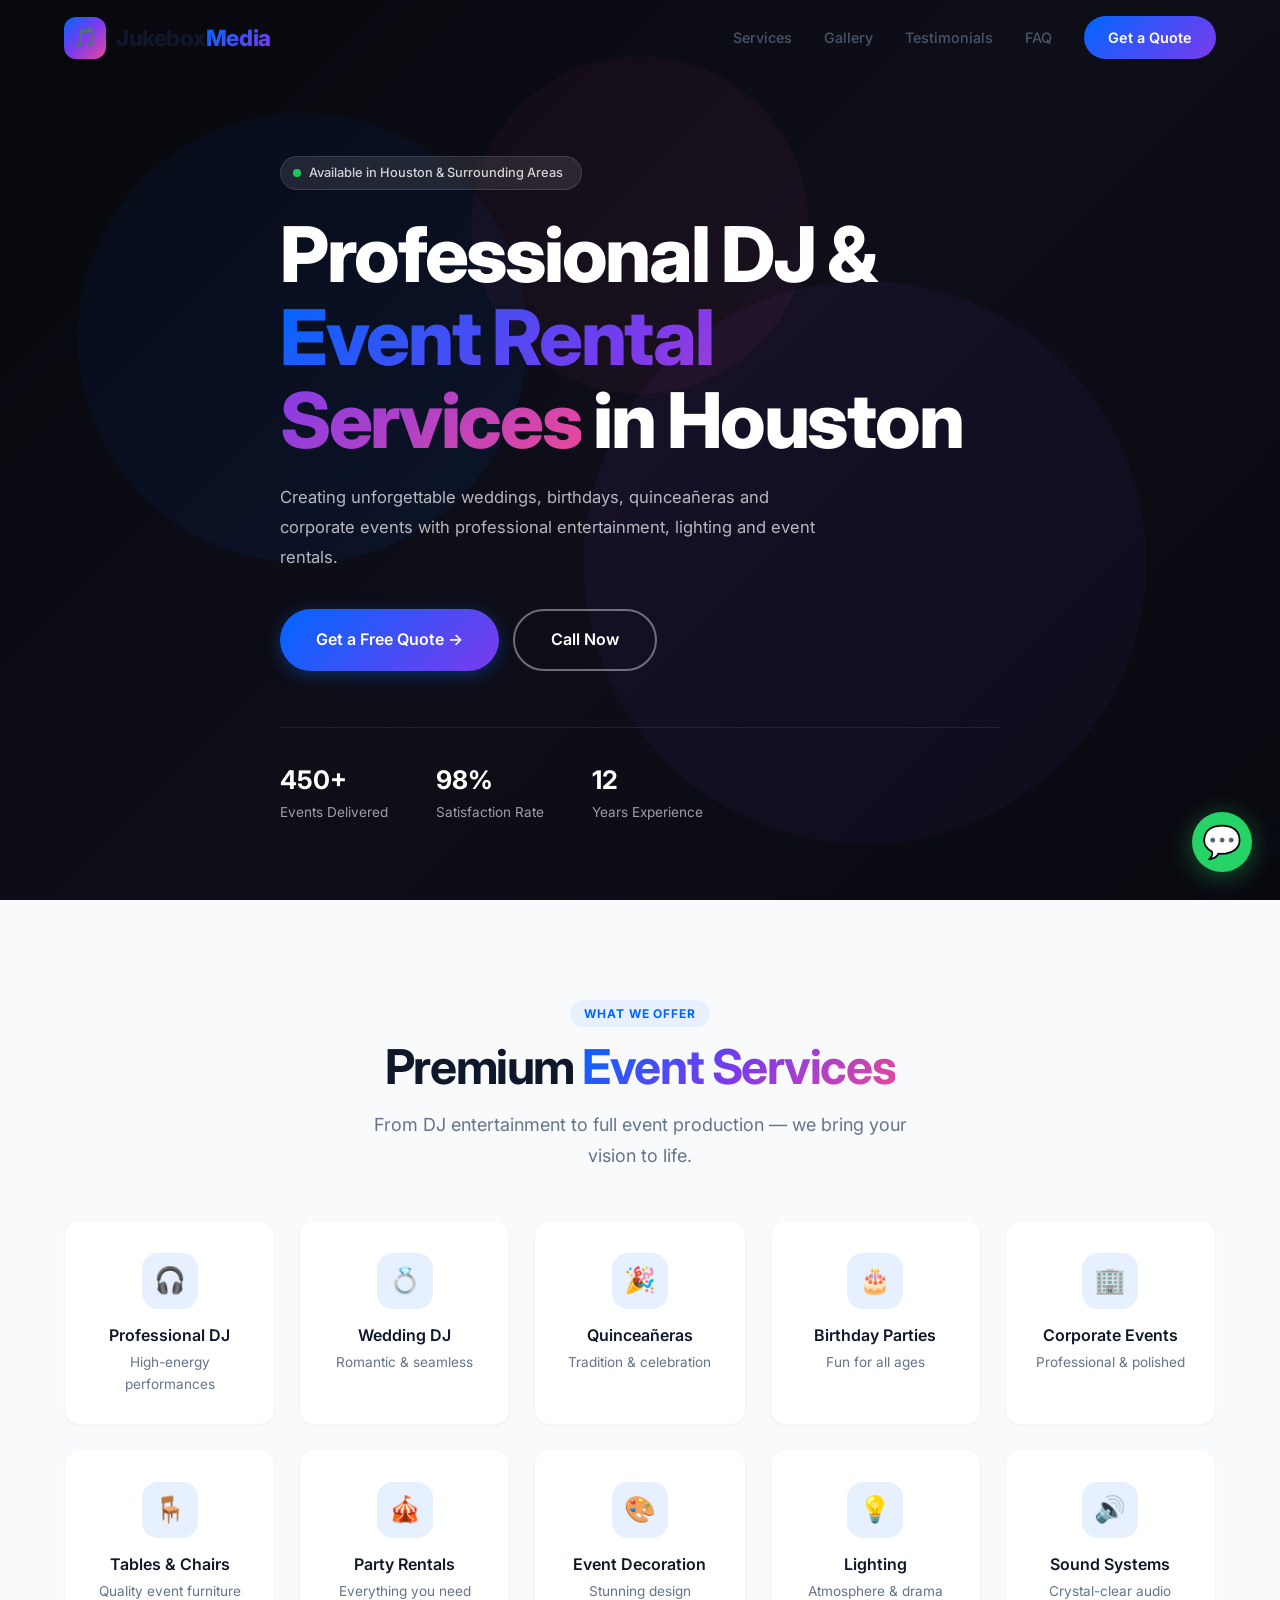
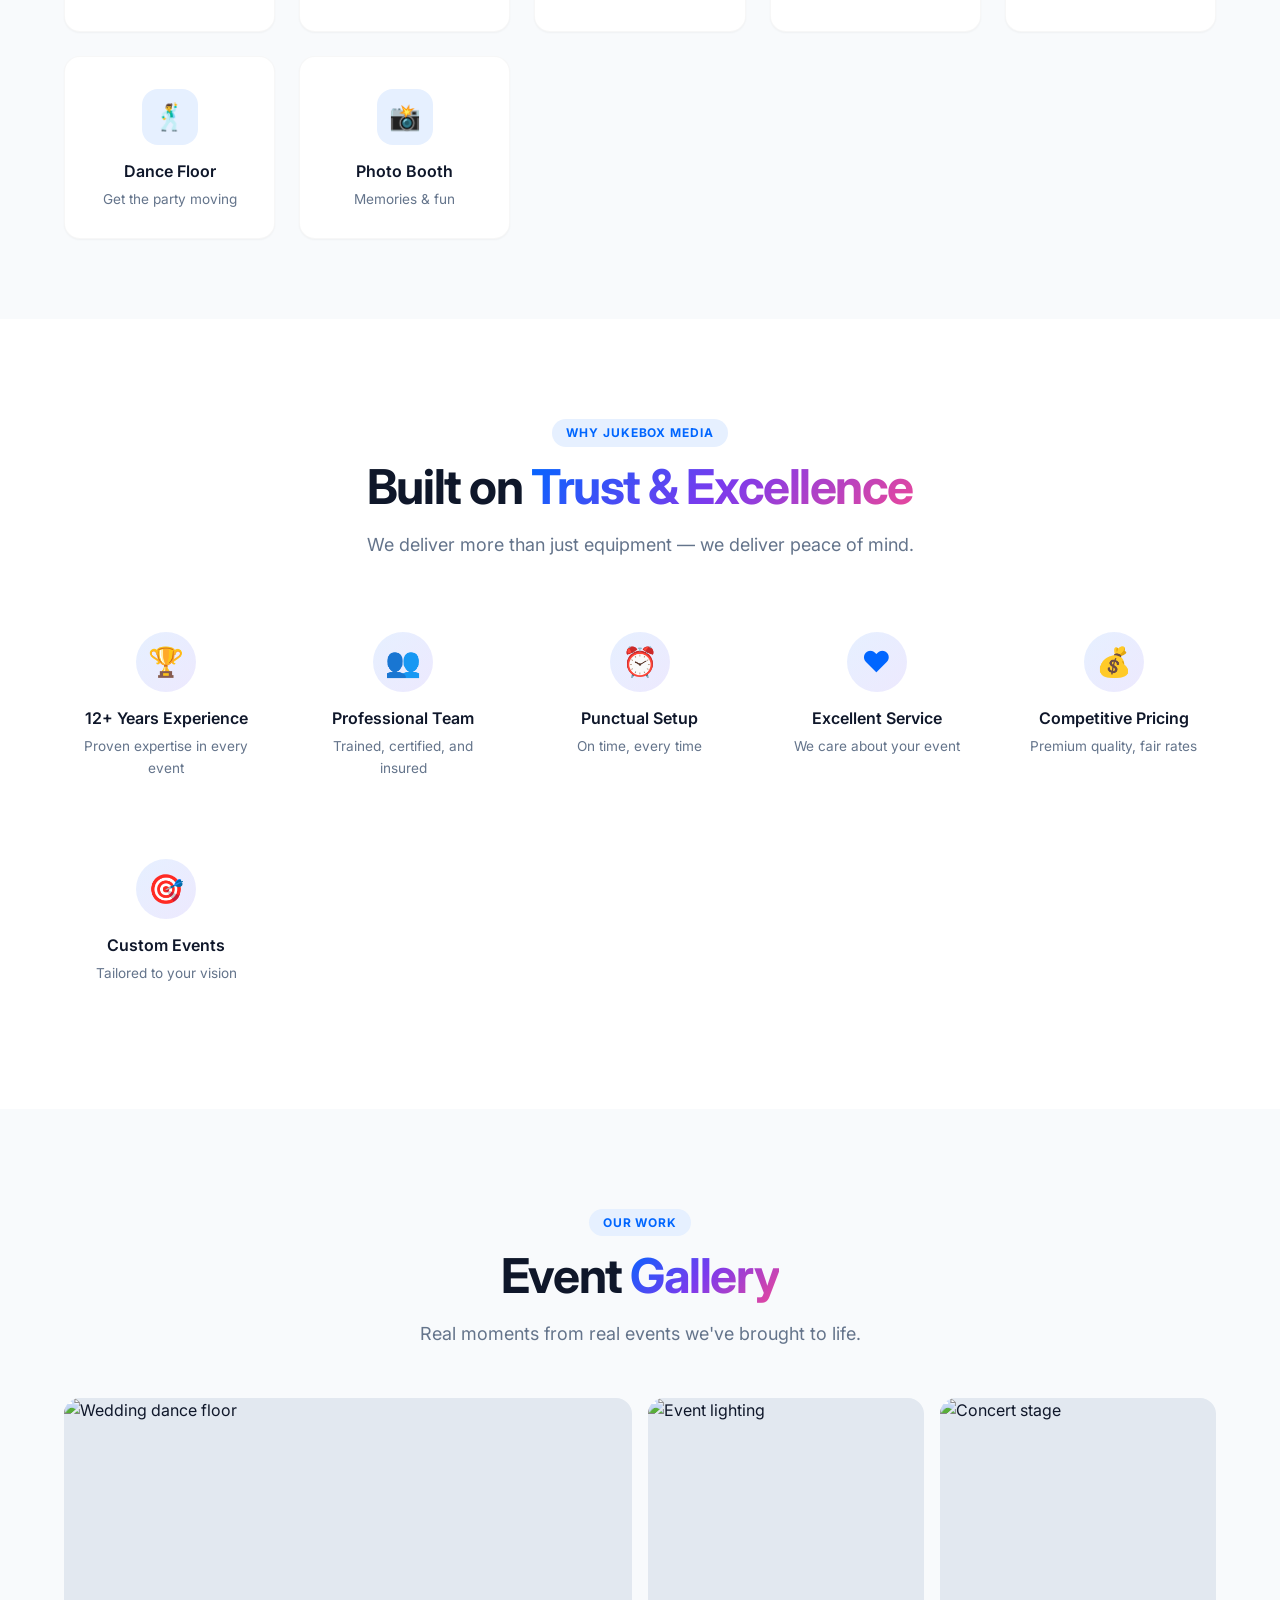
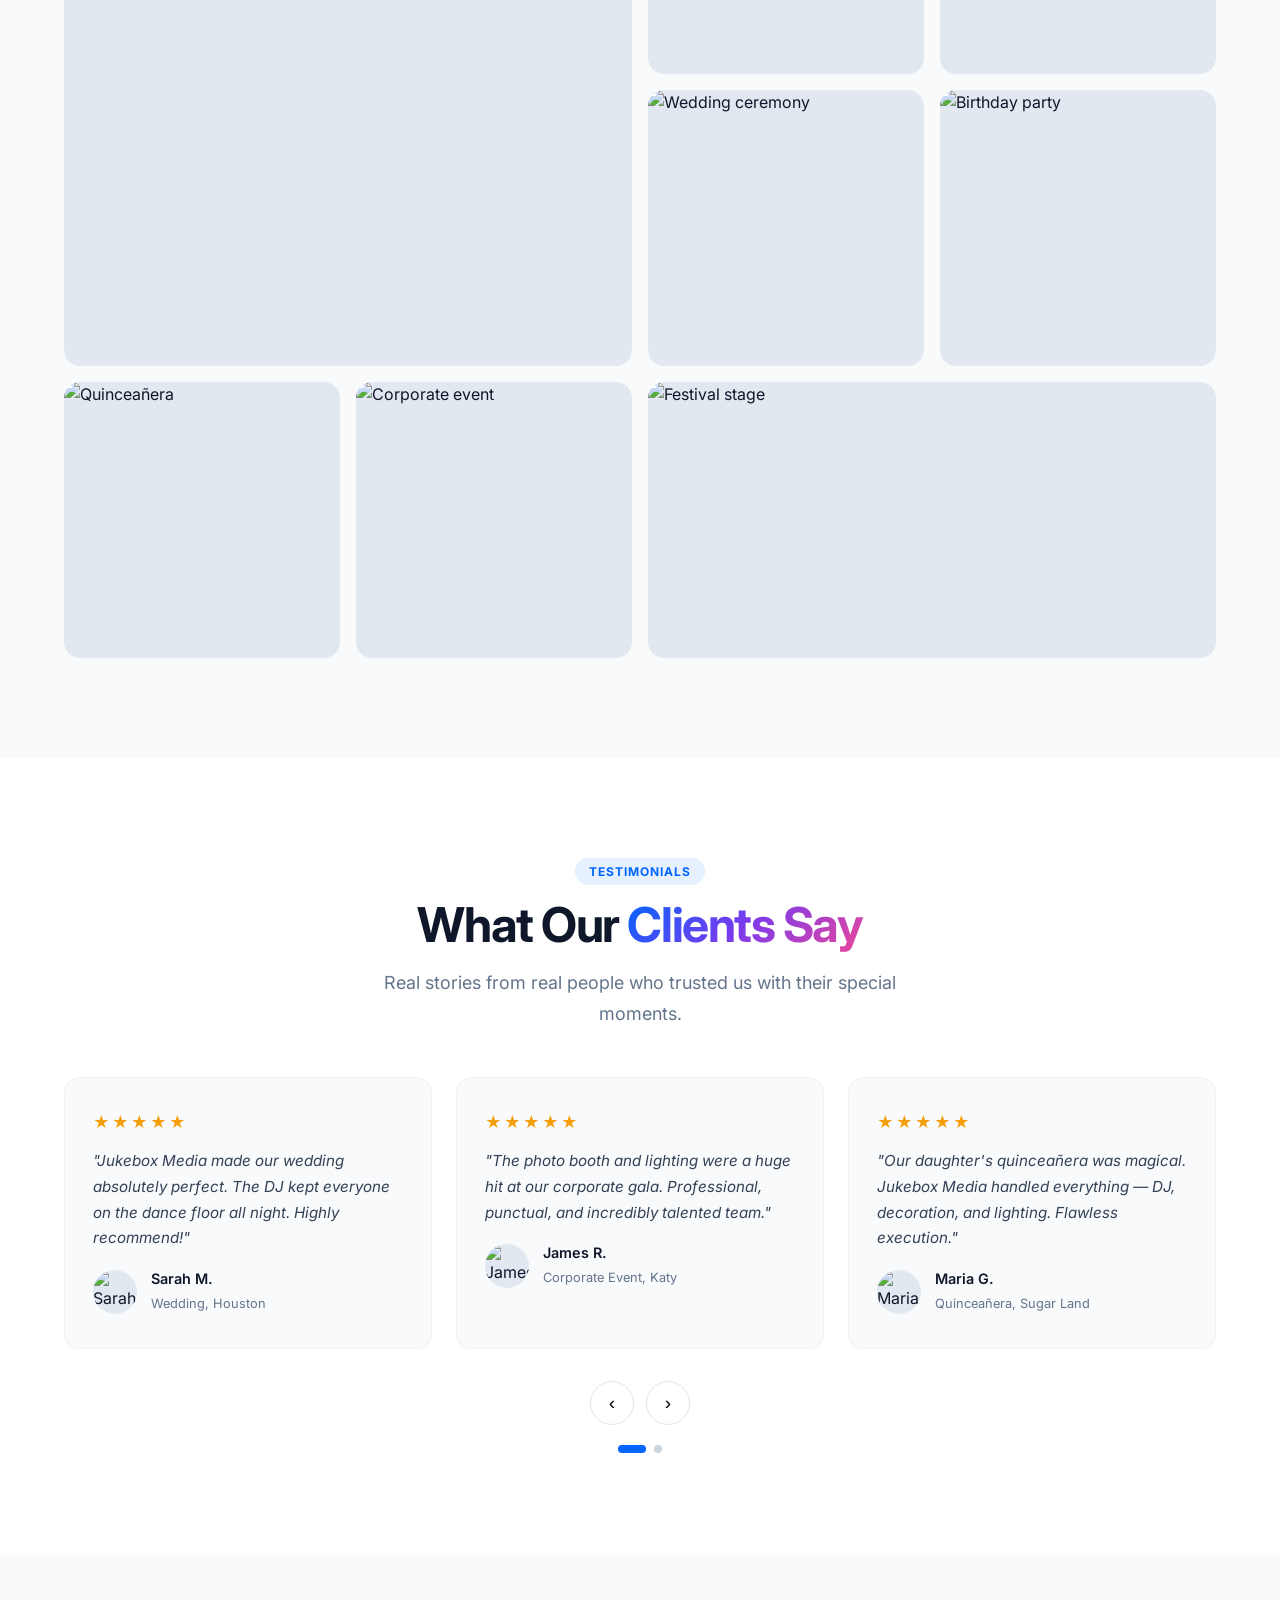
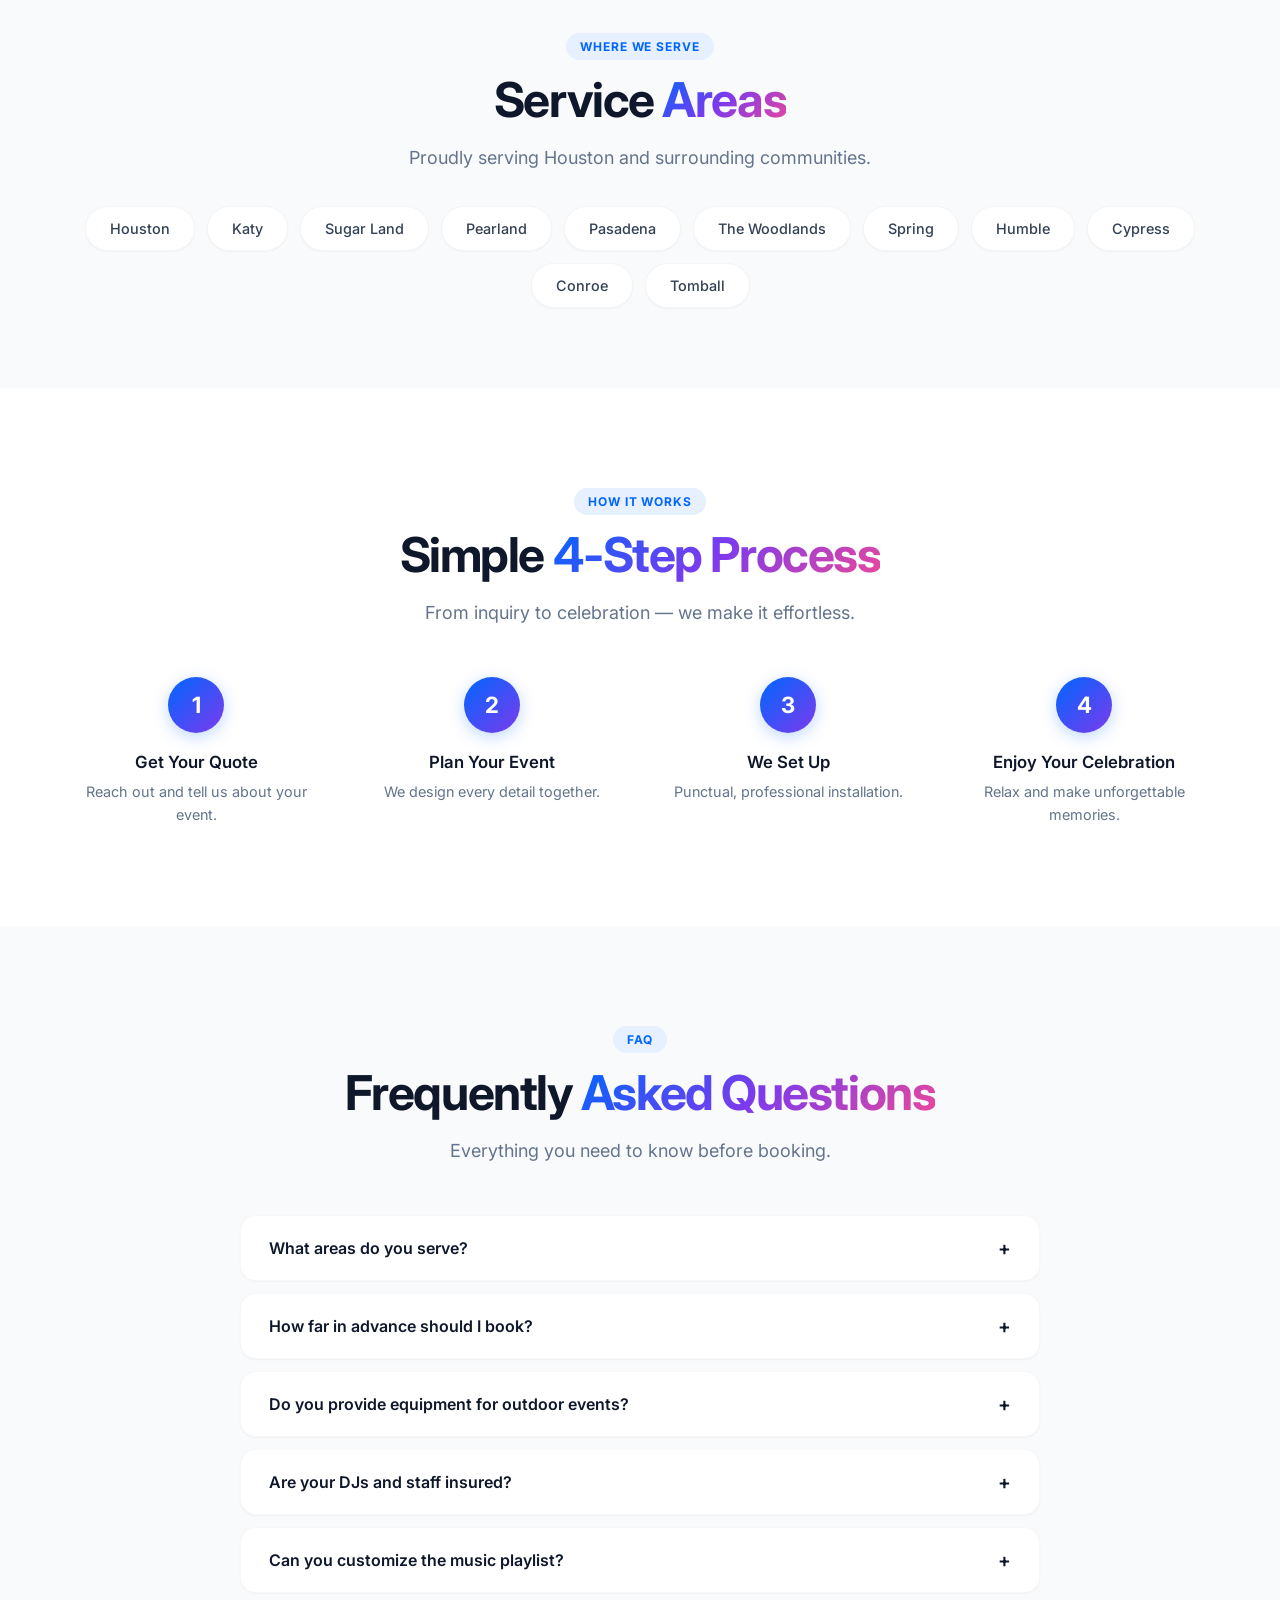
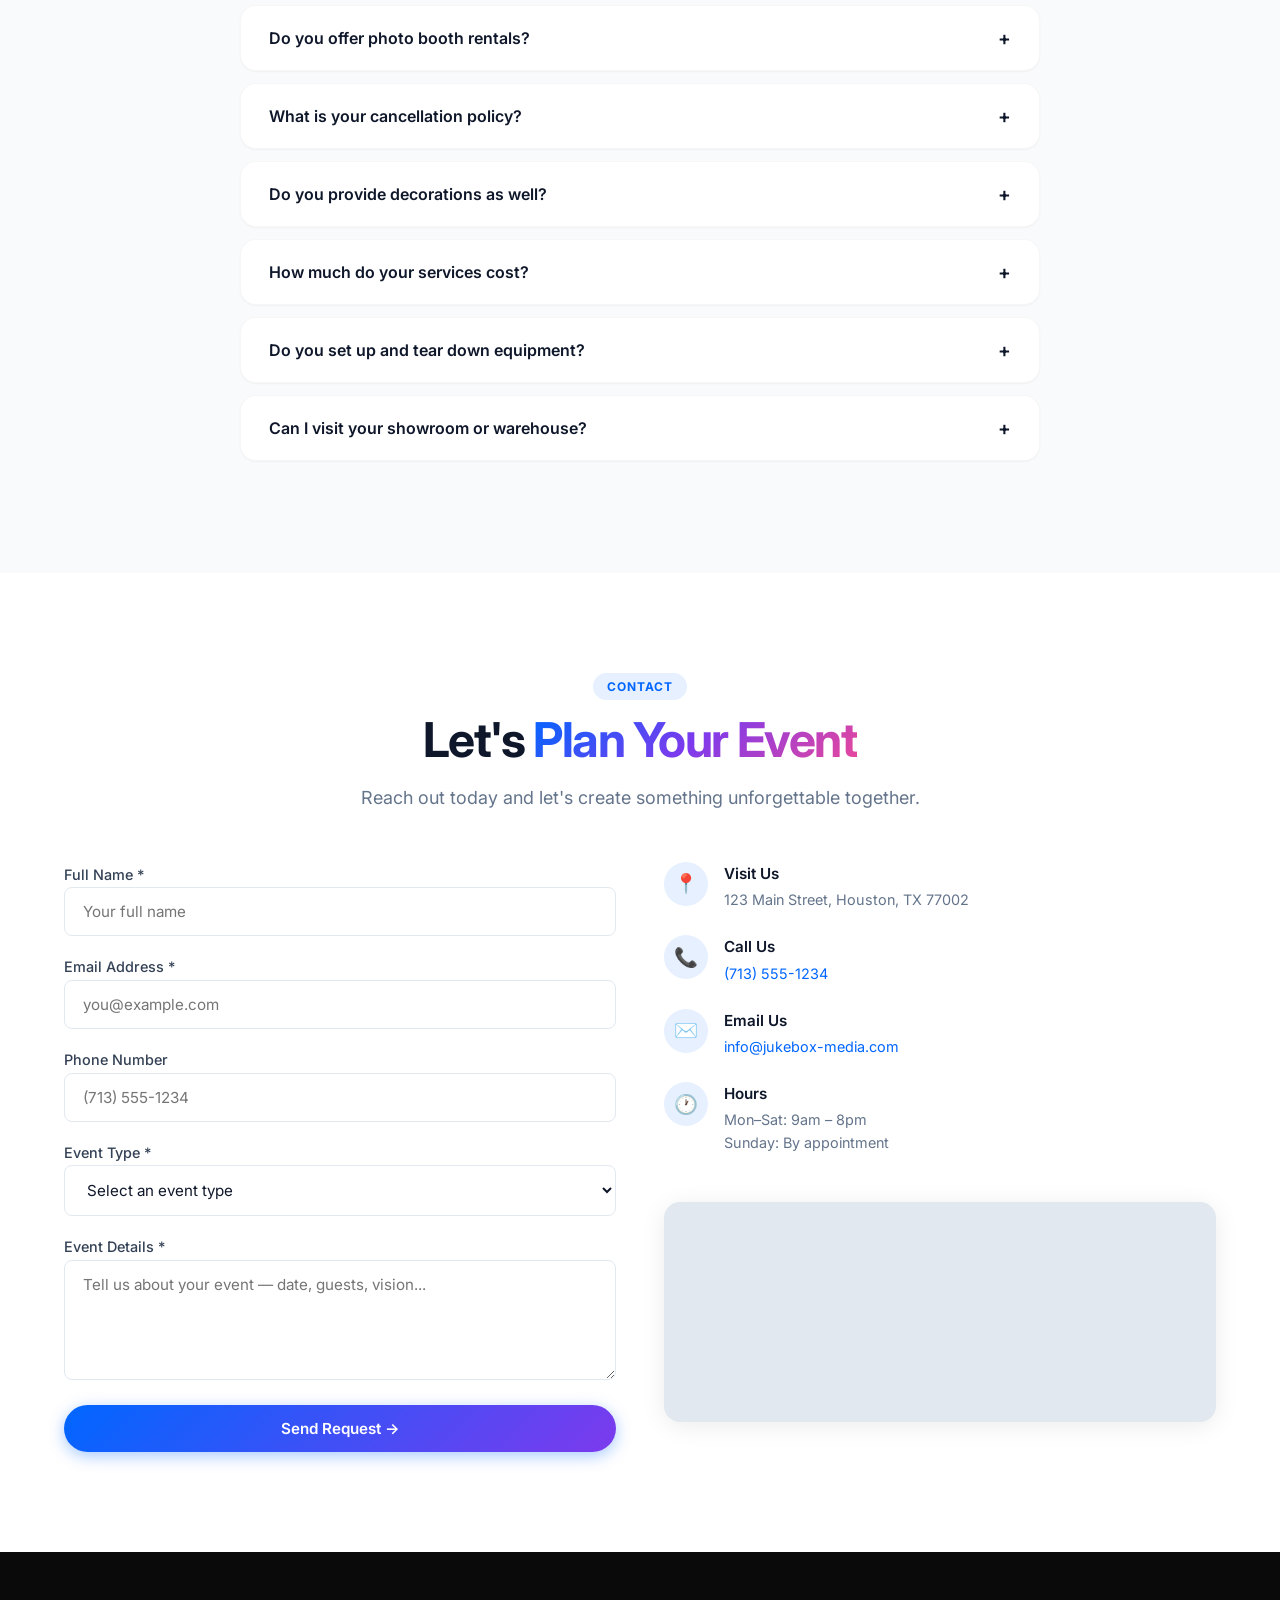
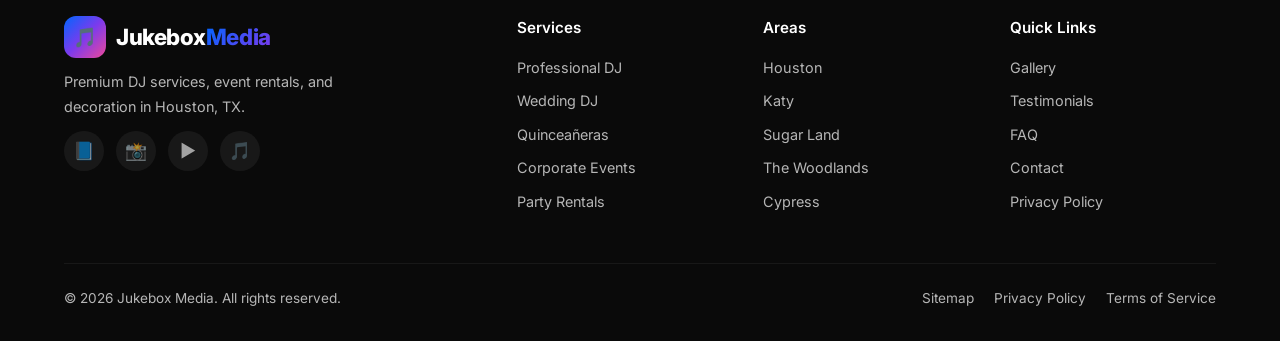
==== inde.html @ 38eb8dd7 "primer commit" ====
<!DOCTYPE html>
<html lang="es">
<head>
    <meta charset="UTF-8" />
    <meta name="viewport" content="width=device-width, initial-scale=1.0" />
    <title>Jukebox Media | Professional DJ & Event Rental Services Houston</title>
    <meta name="description" content="Premier DJ services, event rentals, and decoration in Houston. Wedding DJ, quinceañera, corporate events, photo booth, and party rentals. Book now!" />
    <meta name="keywords" content="DJ Services Houston, Wedding DJ Houston, Event Rentals Houston, Party Rentals Houston, Quinceañera DJ Houston, Birthday Party DJ Houston, Corporate Events Houston, Photo Booth Houston, Wedding Entertainment Houston, Event Decoration Houston" />
    <link rel="canonical" href="https://jukebox-media.com" />

    <!-- Open Graph -->
    <meta property="og:title" content="Jukebox Media | Professional DJ & Event Rental Services Houston" />
    <meta property="og:description" content="Creating unforgettable weddings, birthdays, quinceañeras and corporate events with professional entertainment, lighting and event rentals." />
    <meta property="og:url" content="https://jukebox-media.com" />
    <meta property="og:type" content="website" />

    <!-- Favicon -->
    <link rel="icon" href="data:image/svg+xml,<svg xmlns='http://www.w3.org/2000/svg' viewBox='0 0 100 100'><text y='.9em' font-size='90'>🎵</text></svg>" />

    <!-- Google Fonts -->
    <link rel="preconnect" href="https://fonts.googleapis.com" />
    <link rel="preconnect" href="https://fonts.gstatic.com" crossorigin />
    <link href="https://fonts.googleapis.com/css2?family=Inter:ital,opsz,wght@0,14..32,100..900;1,14..32,100..900&display=swap" rel="stylesheet" />

    <!-- CSS principal -->
    <link rel="stylesheet" href="style.css" />
</head>
<body>

    <!-- ===== NAVBAR ===== -->
    <header class="navbar" id="navbar" role="banner" aria-label="Main navigation">
        <div class="container">
            <a href="/" class="logo" aria-label="Jukebox Media Home">
                <span class="logo-icon">🎵</span>
                <span class="logo-text">Jukebox<span>Media</span></span>
            </a>
            <nav class="nav-links" id="navLinks" role="navigation" aria-label="Primary navigation">
                <a href="#services">Services</a>
                <a href="#gallery">Gallery</a>
                <a href="#testimonials">Testimonials</a>
                <a href="#faq">FAQ</a>
                <a href="#contact" class="nav-cta">Get a Quote</a>
            </nav>
            <button class="menu-toggle" id="menuToggle" aria-label="Toggle menu" aria-expanded="false">
                <span></span><span></span><span></span>
            </button>
        </div>
    </header>

    <!-- ===== HERO ===== -->
    <section class="hero" id="hero" aria-label="Hero banner">
        <div class="hero-bg">
            <!-- Reemplaza con tu imagen o video -->
            <img src="data:image/svg+xml,%3Csvg xmlns='http://www.w3.org/2000/svg' width='1200' height='800' viewBox='0 0 1200 800'%3E%3Crect fill='%231a1a2e' width='1200' height='800'/%3E%3Ccircle cx='300' cy='300' r='200' fill='%230066ff' opacity='0.15'/%3E%3Ccircle cx='800' cy='500' r='250' fill='%237c3aed' opacity='0.12'/%3E%3Ccircle cx='600' cy='200' r='150' fill='%23ec4899' opacity='0.10'/%3E%3C/svg%3E" alt="Event background" loading="lazy" />
        </div>
        <div class="hero-overlay"></div>
        <div class="container">
            <div class="hero-content">
                <div class="hero-badge">
                    <span class="dot"></span>
                    Available in Houston &amp; Surrounding Areas
                </div>
                <h1>
                    Professional DJ &amp;<br />
                    <span class="highlight">Event Rental Services</span> in Houston
                </h1>
                <p>
                    Creating unforgettable weddings, birthdays, quinceañeras and corporate events
                    with professional entertainment, lighting and event rentals.
                </p>
                <div class="hero-buttons">
                    <a href="#contact" class="btn btn-primary">Get a Free Quote →</a>
                    <a href="tel:+17135551234" class="btn btn-outline">Call Now</a>
                </div>
                <div class="hero-stats">
                    <div class="hero-stats-item">
                        <strong>450+</strong>
                        Events Delivered
                    </div>
                    <div class="hero-stats-item">
                        <strong>98%</strong>
                        Satisfaction Rate
                    </div>
                    <div class="hero-stats-item">
                        <strong>12</strong>
                        Years Experience
                    </div>
                </div>
            </div>
        </div>
    </section>

    <!-- ===== SERVICES ===== -->
    <section class="services" id="services" aria-label="Our services">
        <div class="container">
            <div class="text-center reveal">
                <span class="section-badge">What We Offer</span>
                <h2 class="section-title">Premium <span class="highlight">Event Services</span></h2>
                <p class="section-subtitle mx-auto">From DJ entertainment to full event production — we bring your vision to life.</p>
            </div>
            <div class="services-grid">
                <div class="service-card reveal">
                    <div class="service-icon">🎧</div>
                    <h3>Professional DJ</h3>
                    <p>High-energy performances</p>
                </div>
                <div class="service-card reveal">
                    <div class="service-icon">💍</div>
                    <h3>Wedding DJ</h3>
                    <p>Romantic &amp; seamless</p>
                </div>
                <div class="service-card reveal">
                    <div class="service-icon">🎉</div>
                    <h3>Quinceañeras</h3>
                    <p>Tradition &amp; celebration</p>
                </div>
                <div class="service-card reveal">
                    <div class="service-icon">🎂</div>
                    <h3>Birthday Parties</h3>
                    <p>Fun for all ages</p>
                </div>
                <div class="service-card reveal">
                    <div class="service-icon">🏢</div>
                    <h3>Corporate Events</h3>
                    <p>Professional &amp; polished</p>
                </div>
                <div class="service-card reveal">
                    <div class="service-icon">🪑</div>
                    <h3>Tables &amp; Chairs</h3>
                    <p>Quality event furniture</p>
                </div>
                <div class="service-card reveal">
                    <div class="service-icon">🎪</div>
                    <h3>Party Rentals</h3>
                    <p>Everything you need</p>
                </div>
                <div class="service-card reveal">
                    <div class="service-icon">🎨</div>
                    <h3>Event Decoration</h3>
                    <p>Stunning design</p>
                </div>
                <div class="service-card reveal">
                    <div class="service-icon">💡</div>
                    <h3>Lighting</h3>
                    <p>Atmosphere &amp; drama</p>
                </div>
                <div class="service-card reveal">
                    <div class="service-icon">🔊</div>
                    <h3>Sound Systems</h3>
                    <p>Crystal-clear audio</p>
                </div>
                <div class="service-card reveal">
                    <div class="service-icon">🕺</div>
                    <h3>Dance Floor</h3>
                    <p>Get the party moving</p>
                </div>
                <div class="service-card reveal">
                    <div class="service-icon">📸</div>
                    <h3>Photo Booth</h3>
                    <p>Memories &amp; fun</p>
                </div>
            </div>
        </div>
    </section>

    <!-- ===== WHY US ===== -->
    <section class="why-us" id="why-us" aria-label="Why choose us">
        <div class="container">
            <div class="text-center reveal">
                <span class="section-badge">Why Jukebox Media</span>
                <h2 class="section-title">Built on <span class="highlight">Trust &amp; Excellence</span></h2>
                <p class="section-subtitle mx-auto">We deliver more than just equipment — we deliver peace of mind.</p>
            </div>
            <div class="why-grid">
                <div class="why-item reveal">
                    <div class="why-icon">🏆</div>
                    <h4>12+ Years Experience</h4>
                    <p>Proven expertise in every event</p>
                </div>
                <div class="why-item reveal">
                    <div class="why-icon">👥</div>
                    <h4>Professional Team</h4>
                    <p>Trained, certified, and insured</p>
                </div>
                <div class="why-item reveal">
                    <div class="why-icon">⏰</div>
                    <h4>Punctual Setup</h4>
                    <p>On time, every time</p>
                </div>
                <div class="why-item reveal">
                    <div class="why-icon">❤️</div>
                    <h4>Excellent Service</h4>
                    <p>We care about your event</p>
                </div>
                <div class="why-item reveal">
                    <div class="why-icon">💰</div>
                    <h4>Competitive Pricing</h4>
                    <p>Premium quality, fair rates</p>
                </div>
                <div class="why-item reveal">
                    <div class="why-icon">🎯</div>
                    <h4>Custom Events</h4>
                    <p>Tailored to your vision</p>
                </div>
            </div>
        </div>
    </section>

    <!-- ===== GALLERY ===== -->
    <section class="gallery" id="gallery" aria-label="Event gallery">
        <div class="container">
            <div class="text-center reveal">
                <span class="section-badge">Our Work</span>
                <h2 class="section-title">Event <span class="highlight">Gallery</span></h2>
                <p class="section-subtitle mx-auto">Real moments from real events we've brought to life.</p>
            </div>
            <div class="gallery-masonry" id="galleryGrid">
                <div class="gallery-item reveal" data-img="https://images.unsplash.com/photo-1519741497674-611481863552?w=800&h=800&fit=crop&crop=center">
                    <img src="data:image/svg+xml,%3Csvg xmlns='http://www.w3.org/2000/svg' width='400' height='400' viewBox='0 0 400 400'%3E%3Crect fill='%23e2e8f0' width='400' height='400'/%3E%3C/svg%3E" data-src="https://images.unsplash.com/photo-1519741497674-611481863552?w=800&h=800&fit=crop&crop=center" alt="Wedding dance floor" loading="lazy" class="lazy" />
                    <div class="gallery-overlay"><span>Wedding Reception</span></div>
                </div>
                <div class="gallery-item reveal" data-img="https://images.unsplash.com/photo-1533174072545-7a4b6ad7a6c3?w=400&h=400&fit=crop&crop=center">
                    <img src="data:image/svg+xml,%3Csvg xmlns='http://www.w3.org/2000/svg' width='400' height='400' viewBox='0 0 400 400'%3E%3Crect fill='%23e2e8f0' width='400' height='400'/%3E%3C/svg%3E" data-src="https://images.unsplash.com/photo-1533174072545-7a4b6ad7a6c3?w=400&h=400&fit=crop&crop=center" alt="Event lighting" loading="lazy" class="lazy" />
                    <div class="gallery-overlay"><span>Lighting Design</span></div>
                </div>
                <div class="gallery-item reveal" data-img="https://images.unsplash.com/photo-1492684223066-81342ee5ff30?w=400&h=400&fit=crop&crop=center">
                    <img src="data:image/svg+xml,%3Csvg xmlns='http://www.w3.org/2000/svg' width='400' height='400' viewBox='0 0 400 400'%3E%3Crect fill='%23e2e8f0' width='400' height='400'/%3E%3C/svg%3E" data-src="https://images.unsplash.com/photo-1492684223066-81342ee5ff30?w=400&h=400&fit=crop&crop=center" alt="Concert stage" loading="lazy" class="lazy" />
                    <div class="gallery-overlay"><span>Live Performance</span></div>
                </div>
                <div class="gallery-item reveal" data-img="https://images.unsplash.com/photo-1511795409834-ef04bbd61622?w=400&h=400&fit=crop&crop=center">
                    <img src="data:image/svg+xml,%3Csvg xmlns='http://www.w3.org/2000/svg' width='400' height='400' viewBox='0 0 400 400'%3E%3Crect fill='%23e2e8f0' width='400' height='400'/%3E%3C/svg%3E" data-src="https://images.unsplash.com/photo-1511795409834-ef04bbd61622?w=400&h=400&fit=crop&crop=center" alt="Wedding ceremony" loading="lazy" class="lazy" />
                    <div class="gallery-overlay"><span>Wedding Ceremony</span></div>
                </div>
                <div class="gallery-item reveal" data-img="https://images.unsplash.com/photo-1528605248644-14dd04022da1?w=400&h=400&fit=crop&crop=center">
                    <img src="data:image/svg+xml,%3Csvg xmlns='http://www.w3.org/2000/svg' width='400' height='400' viewBox='0 0 400 400'%3E%3Crect fill='%23e2e8f0' width='400' height='400'/%3E%3C/svg%3E" data-src="https://images.unsplash.com/photo-1528605248644-14dd04022da1?w=400&h=400&fit=crop&crop=center" alt="Birthday party" loading="lazy" class="lazy" />
                    <div class="gallery-overlay"><span>Birthday Celebration</span></div>
                </div>
                <div class="gallery-item reveal" data-img="https://images.unsplash.com/photo-1530023367847-a683933f4172?w=400&h=400&fit=crop&crop=center">
                    <img src="data:image/svg+xml,%3Csvg xmlns='http://www.w3.org/2000/svg' width='400' height='400' viewBox='0 0 400 400'%3E%3Crect fill='%23e2e8f0' width='400' height='400'/%3E%3C/svg%3E" data-src="https://images.unsplash.com/photo-1530023367847-a683933f4172?w=400&h=400&fit=crop&crop=center" alt="Quinceañera" loading="lazy" class="lazy" />
                    <div class="gallery-overlay"><span>Quinceañera</span></div>
                </div>
                <div class="gallery-item reveal" data-img="https://images.unsplash.com/photo-1540575467063-178a50c2df87?w=400&h=400&fit=crop&crop=center">
                    <img src="data:image/svg+xml,%3Csvg xmlns='http://www.w3.org/2000/svg' width='400' height='400' viewBox='0 0 400 400'%3E%3Crect fill='%23e2e8f0' width='400' height='400'/%3E%3C/svg%3E" data-src="https://images.unsplash.com/photo-1540575467063-178a50c2df87?w=400&h=400&fit=crop&crop=center" alt="Corporate event" loading="lazy" class="lazy" />
                    <div class="gallery-overlay"><span>Corporate Gala</span></div>
                </div>
                <div class="gallery-item reveal" data-img="https://images.unsplash.com/photo-1464366400600-7168b8af9bc3?w=800&h=400&fit=crop&crop=center">
                    <img src="data:image/svg+xml,%3Csvg xmlns='http://www.w3.org/2000/svg' width='800' height='400' viewBox='0 0 800 400'%3E%3Crect fill='%23e2e8f0' width='800' height='400'/%3E%3C/svg%3E" data-src="https://images.unsplash.com/photo-1464366400600-7168b8af9bc3?w=800&h=400&fit=crop&crop=center" alt="Festival stage" loading="lazy" class="lazy" />
                    <div class="gallery-overlay"><span>Festival Production</span></div>
                </div>
            </div>
        </div>
    </section>

    <!-- ===== LIGHTBOX ===== -->
    <div class="lightbox" id="lightbox" role="dialog" aria-label="Image viewer" aria-modal="true">
        <button class="lightbox-close" id="lightboxClose" aria-label="Close lightbox">✕</button>
        <img src="" alt="Enlarged event image" id="lightboxImg" />
    </div>

    <!-- ===== TESTIMONIALS ===== -->
    <section class="testimonials" id="testimonials" aria-label="Client testimonials">
        <div class="container">
            <div class="text-center reveal">
                <span class="section-badge">Testimonials</span>
                <h2 class="section-title">What Our <span class="highlight">Clients Say</span></h2>
                <p class="section-subtitle mx-auto">Real stories from real people who trusted us with their special moments.</p>
            </div>
            <div class="testimonial-carousel">
                <div class="testimonial-track" id="testimonialTrack">
                    <div class="testimonial-card">
                        <div class="testimonial-stars">★★★★★</div>
                        <blockquote>"Jukebox Media made our wedding absolutely perfect. The DJ kept everyone on the dance floor all night. Highly recommend!"</blockquote>
                        <div class="testimonial-author">
                            <img src="data:image/svg+xml,%3Csvg xmlns='http://www.w3.org/2000/svg' width='44' height='44' viewBox='0 0 44 44'%3E%3Crect fill='%23e2e8f0' width='44' height='44' rx='22'/%3E%3C/svg%3E" data-src="https://ui-avatars.com/api/?name=Sarah+M&size=44&background=e6f0ff&color=0066ff" alt="Sarah M." loading="lazy" class="lazy" />
                            <div class="testimonial-author-info">
                                <strong>Sarah M.</strong>
                                <span>Wedding, Houston</span>
                            </div>
                        </div>
                    </div>
                    <div class="testimonial-card">
                        <div class="testimonial-stars">★★★★★</div>
                        <blockquote>"The photo booth and lighting were a huge hit at our corporate gala. Professional, punctual, and incredibly talented team."</blockquote>
                        <div class="testimonial-author">
                            <img src="data:image/svg+xml,%3Csvg xmlns='http://www.w3.org/2000/svg' width='44' height='44' viewBox='0 0 44 44'%3E%3Crect fill='%23e2e8f0' width='44' height='44' rx='22'/%3E%3C/svg%3E" data-src="https://ui-avatars.com/api/?name=James+R&size=44&background=ede9fe&color=7c3aed" alt="James R." loading="lazy" class="lazy" />
                            <div class="testimonial-author-info">
                                <strong>James R.</strong>
                                <span>Corporate Event, Katy</span>
                            </div>
                        </div>
                    </div>
                    <div class="testimonial-card">
                        <div class="testimonial-stars">★★★★★</div>
                        <blockquote>"Our daughter's quinceañera was magical. Jukebox Media handled everything — DJ, decoration, and lighting. Flawless execution."</blockquote>
                        <div class="testimonial-author">
                            <img src="data:image/svg+xml,%3Csvg xmlns='http://www.w3.org/2000/svg' width='44' height='44' viewBox='0 0 44 44'%3E%3Crect fill='%23e2e8f0' width='44' height='44' rx='22'/%3E%3C/svg%3E" data-src="https://ui-avatars.com/api/?name=Maria+G&size=44&background=fce7f3&color=ec4899" alt="Maria G." loading="lazy" class="lazy" />
                            <div class="testimonial-author-info">
                                <strong>Maria G.</strong>
                                <span>Quinceañera, Sugar Land</span>
                            </div>
                        </div>
                    </div>
                    <div class="testimonial-card">
                        <div class="testimonial-stars">★★★★★</div>
                        <blockquote>"Amazing experience from start to finish. The team was so easy to work with and the sound quality was incredible."</blockquote>
                        <div class="testimonial-author">
                            <img src="data:image/svg+xml,%3Csvg xmlns='http://www.w3.org/2000/svg' width='44' height='44' viewBox='0 0 44 44'%3E%3Crect fill='%23e2e8f0' width='44' height='44' rx='22'/%3E%3C/svg%3E" data-src="https://ui-avatars.com/api/?name=David+L&size=44&background=fef3c7&color=f59e0b" alt="David L." loading="lazy" class="lazy" />
                            <div class="testimonial-author-info">
                                <strong>David L.</strong>
                                <span>Birthday Party, The Woodlands</span>
                            </div>
                        </div>
                    </div>
                    <div class="testimonial-card">
                        <div class="testimonial-stars">★★★★★</div>
                        <blockquote>"They transformed our venue with stunning decorations and lighting. Our guests are still talking about it!"</blockquote>
                        <div class="testimonial-author">
                            <img src="data:image/svg+xml,%3Csvg xmlns='http://www.w3.org/2000/svg' width='44' height='44' viewBox='0 0 44 44'%3E%3Crect fill='%23e2e8f0' width='44' height='44' rx='22'/%3E%3C/svg%3E" data-src="https://ui-avatars.com/api/?name=Emily+C&size=44&background=e6f0ff&color=0066ff" alt="Emily C." loading="lazy" class="lazy" />
                            <div class="testimonial-author-info">
                                <strong>Emily C.</strong>
                                <span>Event Decoration, Cypress</span>
                            </div>
                        </div>
                    </div>
                </div>
                <div class="carousel-controls">
                    <button class="carousel-btn" id="prevTestimonial" aria-label="Previous testimonial">‹</button>
                    <button class="carousel-btn" id="nextTestimonial" aria-label="Next testimonial">›</button>
                </div>
                <div class="carousel-dots" id="testimonialDots"></div>
            </div>
        </div>
    </section>

    <!-- ===== AREAS ===== -->
    <section class="areas" aria-label="Service areas">
        <div class="container">
            <div class="text-center reveal">
                <span class="section-badge">Where We Serve</span>
                <h2 class="section-title">Service <span class="highlight">Areas</span></h2>
                <p class="section-subtitle mx-auto">Proudly serving Houston and surrounding communities.</p>
            </div>
            <div class="areas-grid">
                <span>Houston</span>
                <span>Katy</span>
                <span>Sugar Land</span>
                <span>Pearland</span>
                <span>Pasadena</span>
                <span>The Woodlands</span>
                <span>Spring</span>
                <span>Humble</span>
                <span>Cypress</span>
                <span>Conroe</span>
                <span>Tomball</span>
            </div>
        </div>
    </section>

    <!-- ===== PROCESS ===== -->
    <section class="process" aria-label="Our process">
        <div class="container">
            <div class="text-center reveal">
                <span class="section-badge">How It Works</span>
                <h2 class="section-title">Simple <span class="highlight">4-Step Process</span></h2>
                <p class="section-subtitle mx-auto">From inquiry to celebration — we make it effortless.</p>
            </div>
            <div class="process-grid">
                <div class="process-step reveal">
                    <div class="step-num">1</div>
                    <h4>Get Your Quote</h4>
                    <p>Reach out and tell us about your event.</p>
                </div>
                <div class="process-step reveal">
                    <div class="step-num">2</div>
                    <h4>Plan Your Event</h4>
                    <p>We design every detail together.</p>
                </div>
                <div class="process-step reveal">
                    <div class="step-num">3</div>
                    <h4>We Set Up</h4>
                    <p>Punctual, professional installation.</p>
                </div>
                <div class="process-step reveal">
                    <div class="step-num">4</div>
                    <h4>Enjoy Your Celebration</h4>
                    <p>Relax and make unforgettable memories.</p>
                </div>
            </div>
        </div>
    </section>

    <!-- ===== FAQ ===== -->
    <section class="faq" id="faq" aria-label="Frequently asked questions">
        <div class="container">
            <div class="text-center reveal">
                <span class="section-badge">FAQ</span>
                <h2 class="section-title">Frequently <span class="highlight">Asked Questions</span></h2>
                <p class="section-subtitle mx-auto">Everything you need to know before booking.</p>
            </div>
            <div class="faq-list" itemscope="" itemtype="https://schema.org/FAQPage">
                <div class="faq-item" itemscope="" itemprop="mainEntity" itemtype="https://schema.org/Question">
                    <button class="faq-question" aria-expanded="false">
                        <span itemprop="name">What areas do you serve?</span>
                        <span class="icon">+</span>
                    </button>
                    <div class="faq-answer" itemscope="" itemprop="acceptedAnswer" itemtype="https://schema.org/Answer">
                        <div itemprop="text">We serve the greater Houston area including Katy, Sugar Land, Pearland, Pasadena, The Woodlands, Spring, Humble, Cypress, Conroe, and Tomball.</div>
                    </div>
                </div>
                <div class="faq-item" itemscope="" itemprop="mainEntity" itemtype="https://schema.org/Question">
                    <button class="faq-question" aria-expanded="false">
                        <span itemprop="name">How far in advance should I book?</span>
                        <span class="icon">+</span>
                    </button>
                    <div class="faq-answer" itemscope="" itemprop="acceptedAnswer" itemtype="https://schema.org/Answer">
                        <div itemprop="text">We recommend booking at least 3–6 months in advance for weddings and quinceañeras. For other events, 2–4 weeks is typically sufficient.</div>
                    </div>
                </div>
                <div class="faq-item" itemscope="" itemprop="mainEntity" itemtype="https://schema.org/Question">
                    <button class="faq-question" aria-expanded="false">
                        <span itemprop="name">Do you provide equipment for outdoor events?</span>
                        <span class="icon">+</span>
                    </button>
                    <div class="faq-answer" itemscope="" itemprop="acceptedAnswer" itemtype="https://schema.org/Answer">
                        <div itemprop="text">Yes, we have weather-resistant equipment and can adapt to outdoor venues. We also offer tent rentals and outdoor lighting solutions.</div>
                    </div>
                </div>
                <div class="faq-item" itemscope="" itemprop="mainEntity" itemtype="https://schema.org/Question">
                    <button class="faq-question" aria-expanded="false">
                        <span itemprop="name">Are your DJs and staff insured?</span>
                        <span class="icon">+</span>
                    </button>
                    <div class="faq-answer" itemscope="" itemprop="acceptedAnswer" itemtype="https://schema.org/Answer">
                        <div itemprop="text">Absolutely. All our DJs and staff are fully insured and background-checked for your peace of mind.</div>
                    </div>
                </div>
                <div class="faq-item" itemscope="" itemprop="mainEntity" itemtype="https://schema.org/Question">
                    <button class="faq-question" aria-expanded="false">
                        <span itemprop="name">Can you customize the music playlist?</span>
                        <span class="icon">+</span>
                    </button>
                    <div class="faq-answer" itemscope="" itemprop="acceptedAnswer" itemtype="https://schema.org/Answer">
                        <div itemprop="text">Yes! We work closely with you to create a personalized playlist that fits your style, genre preferences, and special requests.</div>
                    </div>
                </div>
                <div class="faq-item" itemscope="" itemprop="mainEntity" itemtype="https://schema.org/Question">
                    <button class="faq-question" aria-expanded="false">
                        <span itemprop="name">Do you offer photo booth rentals?</span>
                        <span class="icon">+</span>
                    </button>
                    <div class="faq-answer" itemscope="" itemprop="acceptedAnswer" itemtype="https://schema.org/Answer">
                        <div itemprop="text">Yes, we offer premium photo booth rentals with custom backdrops, props, and instant printing to capture fun memories at your event.</div>
                    </div>
                </div>
                <div class="faq-item" itemscope="" itemprop="mainEntity" itemtype="https://schema.org/Question">
                    <button class="faq-question" aria-expanded="false">
                        <span itemprop="name">What is your cancellation policy?</span>
                        <span class="icon">+</span>
                    </button>
                    <div class="faq-answer" itemscope="" itemprop="acceptedAnswer" itemtype="https://schema.org/Answer">
                        <div itemprop="text">We offer a full refund for cancellations made at least 30 days before the event. Partial refunds are available for later cancellations.</div>
                    </div>
                </div>
                <div class="faq-item" itemscope="" itemprop="mainEntity" itemtype="https://schema.org/Question">
                    <button class="faq-question" aria-expanded="false">
                        <span itemprop="name">Do you provide decorations as well?</span>
                        <span class="icon">+</span>
                    </button>
                    <div class="faq-answer" itemscope="" itemprop="acceptedAnswer" itemtype="https://schema.org/Answer">
                        <div itemprop="text">Yes, our event decoration service includes floral arrangements, table settings, backdrops, balloon arches, and full venue styling.</div>
                    </div>
                </div>
                <div class="faq-item" itemscope="" itemprop="mainEntity" itemtype="https://schema.org/Question">
                    <button class="faq-question" aria-expanded="false">
                        <span itemprop="name">How much do your services cost?</span>
                        <span class="icon">+</span>
                    </button>
                    <div class="faq-answer" itemscope="" itemprop="acceptedAnswer" itemtype="https://schema.org/Answer">
                        <div itemprop="text">Pricing varies based on event type, duration, and services needed. Contact us for a free, no-obligation quote tailored to your event.</div>
                    </div>
                </div>
                <div class="faq-item" itemscope="" itemprop="mainEntity" itemtype="https://schema.org/Question">
                    <button class="faq-question" aria-expanded="false">
                        <span itemprop="name">Do you set up and tear down equipment?</span>
                        <span class="icon">+</span>
                    </button>
                    <div class="faq-answer" itemscope="" itemprop="acceptedAnswer" itemtype="https://schema.org/Answer">
                        <div itemprop="text">Yes, we handle full setup and teardown so you can focus on enjoying your event. Our team arrives early and stays until everything is packed.</div>
                    </div>
                </div>
                <div class="faq-item" itemscope="" itemprop="mainEntity" itemtype="https://schema.org/Question">
                    <button class="faq-question" aria-expanded="false">
                        <span itemprop="name">Can I visit your showroom or warehouse?</span>
                        <span class="icon">+</span>
                    </button>
                    <div class="faq-answer" itemscope="" itemprop="acceptedAnswer" itemtype="https://schema.org/Answer">
                        <div itemprop="text">Absolutely! We welcome clients to visit our Houston showroom by appointment to see our equipment, furniture, and decoration options in person.</div>
                    </div>
                </div>
            </div>
        </div>
    </section>

    <!-- ===== CONTACT ===== -->
    <section class="contact" id="contact" aria-label="Contact us">
        <div class="container">
            <div class="text-center reveal">
                <span class="section-badge">Contact</span>
                <h2 class="section-title">Let's <span class="highlight">Plan Your Event</span></h2>
                <p class="section-subtitle mx-auto">Reach out today and let's create something unforgettable together.</p>
            </div>
            <div class="contact-grid">
                <form class="contact-form" id="contactForm" novalidate>
                    <div>
                        <label for="name">Full Name *</label>
                        <input type="text" id="name" name="name" placeholder="Your full name" required aria-required="true" />
                    </div>
                    <div>
                        <label for="email">Email Address *</label>
                        <input type="email" id="email" name="email" placeholder="you@example.com" required aria-required="true" />
                    </div>
                    <div>
                        <label for="phone">Phone Number</label>
                        <input type="tel" id="phone" name="phone" placeholder="(713) 555-1234" />
                    </div>
                    <div>
                        <label for="eventType">Event Type *</label>
                        <select id="eventType" name="eventType" required aria-required="true">
                            <option value="">Select an event type</option>
                            <option value="wedding">Wedding</option>
                            <option value="quinceanera">Quinceañera</option>
                            <option value="birthday">Birthday Party</option>
                            <option value="corporate">Corporate Event</option>
                            <option value="other">Other</option>
                        </select>
                    </div>
                    <div>
                        <label for="message">Event Details *</label>
                        <textarea id="message" name="message" placeholder="Tell us about your event — date, guests, vision..." required aria-required="true"></textarea>
                    </div>
                    <button type="submit" class="btn btn-primary" style="width:100%;justify-content:center;">Send Request →</button>
                </form>
                <div class="contact-info">
                    <div class="contact-info-item">
                        <div class="icon">📍</div>
                        <div>
                            <h4>Visit Us</h4>
                            <p>123 Main Street, Houston, TX 77002</p>
                        </div>
                    </div>
                    <div class="contact-info-item">
                        <div class="icon">📞</div>
                        <div>
                            <h4>Call Us</h4>
                            <p><a href="tel:+17135551234" style="color:var(--electric-blue);">(713) 555-1234</a></p>
                        </div>
                    </div>
                    <div class="contact-info-item">
                        <div class="icon">✉️</div>
                        <div>
                            <h4>Email Us</h4>
                            <p><a href="mailto:info@jukebox-media.com" style="color:var(--electric-blue);">info@jukebox-media.com</a></p>
                        </div>
                    </div>
                    <div class="contact-info-item">
                        <div class="icon">🕐</div>
                        <div>
                            <h4>Hours</h4>
                            <p>Mon–Sat: 9am – 8pm<br />Sunday: By appointment</p>
                        </div>
                    </div>
                    <div class="contact-map">
                        <iframe
                        src="https://www.google.com/maps/embed?pb=!1m18!1m12!1m3!1d3464.500876420871!2d-95.3690!3d29.7604!2m3!1f0!2f0!3f0!3m2!1i1024!2i768!4f13.1!3m3!1m2!1s0x8640b8b4a5b6d9b7%3A0x7a5b3c8f5d4e2a1!2sHouston%2C%20TX!5e0!3m2!1sen!2sus!4v1700000000000"
                        loading="lazy"
                        allowfullscreen=""
                        referrerpolicy="no-referrer-when-downgrade"
                        title="Jukebox Media location map"
                    aria-label="Google Maps location of Jukebox Media"></iframe>
                </div>
            </div>
        </div>
    </div>
</section>

<!-- ===== WHATSAPP FLOATING ===== -->
<a href="https://wa.me/17135551234?text=Hi%20Jukebox%20Media!%20I'd%20like%20to%20book%20an%20event." class="whatsapp-float" target="_blank" rel="noopener noreferrer" aria-label="Chat on WhatsApp">
    💬
</a>

<!-- ===== FOOTER ===== -->
<footer class="footer" role="contentinfo">
    <div class="container">
        <div class="footer-grid">
            <div class="footer-brand">
                <a href="/" class="logo" aria-label="Jukebox Media Home">
                    <span class="logo-icon">🎵</span>
                    <span class="logo-text" style="color:var(--white);">Jukebox<span style="background:linear-gradient(135deg,var(--electric-blue),var(--purple));-webkit-background-clip:text;-webkit-text-fill-color:transparent;">Media</span></span>
                </a>
                <p style="margin-top:8px;">Premium DJ services, event rentals, and decoration in Houston, TX.</p>
                <div class="footer-social">
                    <a href="#" aria-label="Facebook">📘</a>
                    <a href="#" aria-label="Instagram">📸</a>
                    <a href="#" aria-label="YouTube">▶️</a>
                    <a href="#" aria-label="TikTok">🎵</a>
                </div>
            </div>
            <div>
                <h4>Services</h4>
                <ul>
                    <li><a href="#services">Professional DJ</a></li>
                    <li><a href="#services">Wedding DJ</a></li>
                    <li><a href="#services">Quinceañeras</a></li>
                    <li><a href="#services">Corporate Events</a></li>
                    <li><a href="#services">Party Rentals</a></li>
                </ul>
            </div>
            <div>
                <h4>Areas</h4>
                <ul>
                    <li><a href="#areas">Houston</a></li>
                    <li><a href="#areas">Katy</a></li>
                    <li><a href="#areas">Sugar Land</a></li>
                    <li><a href="#areas">The Woodlands</a></li>
                    <li><a href="#areas">Cypress</a></li>
                </ul>
            </div>
            <div>
                <h4>Quick Links</h4>
                <ul>
                    <li><a href="#gallery">Gallery</a></li>
                    <li><a href="#testimonials">Testimonials</a></li>
                    <li><a href="#faq">FAQ</a></li>
                    <li><a href="#contact">Contact</a></li>
                    <li><a href="#">Privacy Policy</a></li>
                </ul>
            </div>
        </div>
        <div class="footer-bottom">
            <span>&copy; 2026 Jukebox Media. All rights reserved.</span>
            <div class="footer-bottom-links">
                <a href="#">Sitemap</a>
                <a href="#">Privacy Policy</a>
                <a href="#">Terms of Service</a>
            </div>
        </div>
    </div>
</footer>

<!-- ===== JAVASCRIPT ===== -->
<script src="script.js"></script>

</body>
</html>
---- style.css ----
/* ===== RESET & BASE ===== */
*,
*::before,
*::after {
    margin: 0;
    padding: 0;
    box-sizing: border-box;
}

:root {
    --electric-blue: #0066ff;
    --electric-blue-dark: #0052cc;
    --electric-blue-light: #e6f0ff;
    --purple: #7c3aed;
    --purple-dark: #5b21b6;
    --purple-light: #ede9fe;
    --pink: #ec4899;
    --pink-dark: #db2777;
    --pink-light: #fce7f3;
    --yellow: #f59e0b;
    --yellow-dark: #d97706;
    --yellow-light: #fef3c7;
    --orange: #fb923c;
    --white: #ffffff;
    --black: #0a0a0a;
    --gray-50: #f8fafc;
    --gray-100: #f1f5f9;
    --gray-200: #e2e8f0;
    --gray-300: #cbd5e1;
    --gray-400: #94a3b8;
    --gray-500: #64748b;
    --gray-600: #475569;
    --gray-700: #334155;
    --gray-800: #1e293b;
    --gray-900: #0f172a;
    --shadow-sm: 0 1px 2px rgba(0, 0, 0, 0.04);
    --shadow-md: 0 4px 24px rgba(0, 0, 0, 0.08);
    --shadow-lg: 0 12px 48px rgba(0, 0, 0, 0.12);
    --shadow-xl: 0 24px 64px rgba(0, 0, 0, 0.16);
    --radius-sm: 8px;
    --radius-md: 16px;
    --radius-lg: 24px;
    --radius-xl: 32px;
    --transition: 0.35s cubic-bezier(0.25, 0.46, 0.45, 0.94);
    --font: 'Inter', -apple-system, BlinkMacSystemFont, 'Segoe UI', Roboto, sans-serif;
}

html {
    scroll-behavior: smooth;
    -webkit-font-smoothing: antialiased;
    -moz-osx-font-smoothing: grayscale;
}

body {
    font-family: var(--font);
    background: var(--white);
    color: var(--gray-900);
    line-height: 1.6;
    overflow-x: hidden;
}

img {
    max-width: 100%;
    height: auto;
    display: block;
}

a {
    text-decoration: none;
    color: inherit;
}

ul {
    list-style: none;
}

.container {
    max-width: 1200px;
    margin: 0 auto;
    padding: 0 24px;
}

.section-badge {
    display: inline-block;
    font-size: 0.75rem;
    font-weight: 700;
    letter-spacing: 0.08em;
    text-transform: uppercase;
    color: var(--electric-blue);
    background: var(--electric-blue-light);
    padding: 4px 14px;
    border-radius: 50px;
    margin-bottom: 12px;
}

.section-title {
    font-size: clamp(2rem, 4vw, 3rem);
    font-weight: 700;
    letter-spacing: -0.03em;
    line-height: 1.15;
    margin-bottom: 16px;
}

.section-title .highlight {
    background: linear-gradient(135deg, var(--electric-blue), var(--purple), var(--pink));
    -webkit-background-clip: text;
    -webkit-text-fill-color: transparent;
    background-clip: text;
}

.section-subtitle {
    font-size: 1.125rem;
    color: var(--gray-500);
    max-width: 560px;
    line-height: 1.7;
}

.text-center {
    text-align: center;
}

.mx-auto {
    margin-left: auto;
    margin-right: auto;
}

/* ===== GLASSMORPHISM ===== */
.glass {
    background: rgba(255, 255, 255, 0.7);
    backdrop-filter: blur(16px);
    -webkit-backdrop-filter: blur(16px);
    border: 1px solid rgba(255, 255, 255, 0.25);
}

/* ===== BUTTONS ===== */
.btn {
    display: inline-flex;
    align-items: center;
    gap: 8px;
    font-family: var(--font);
    font-weight: 600;
    font-size: 0.95rem;
    padding: 14px 32px;
    border: none;
    border-radius: 50px;
    cursor: pointer;
    transition: var(--transition);
    text-align: center;
    justify-content: center;
}

.btn-primary {
    background: linear-gradient(135deg, var(--electric-blue), var(--purple));
    color: var(--white);
    box-shadow: 0 4px 16px rgba(0, 102, 255, 0.35);
}

.btn-primary:hover {
    transform: translateY(-2px);
    box-shadow: 0 8px 32px rgba(0, 102, 255, 0.45);
}

.btn-secondary {
    background: var(--white);
    color: var(--gray-900);
    box-shadow: var(--shadow-md);
}

.btn-secondary:hover {
    transform: translateY(-2px);
    box-shadow: var(--shadow-lg);
}

.btn-outline {
    background: transparent;
    color: var(--white);
    border: 2px solid rgba(255, 255, 255, 0.4);
}

.btn-outline:hover {
    background: rgba(255, 255, 255, 0.12);
    border-color: var(--white);
}

.btn-gold {
    background: linear-gradient(135deg, var(--yellow), var(--orange));
    color: var(--black);
    box-shadow: 0 4px 16px rgba(245, 158, 11, 0.35);
}

.btn-gold:hover {
    transform: translateY(-2px);
    box-shadow: 0 8px 32px rgba(245, 158, 11, 0.45);
}

/* ===== NAVBAR ===== */
.navbar {
    position: fixed;
    top: 0;
    left: 0;
    right: 0;
    z-index: 1000;
    padding: 16px 0;
    transition: var(--transition);
}

.navbar.scrolled {
    background: rgba(255, 255, 255, 0.85);
    backdrop-filter: blur(20px);
    -webkit-backdrop-filter: blur(20px);
    border-bottom: 1px solid rgba(0, 0, 0, 0.04);
    box-shadow: var(--shadow-sm);
    padding: 10px 0;
}

.navbar .container {
    display: flex;
    align-items: center;
    justify-content: space-between;
}

.logo {
    display: flex;
    align-items: center;
    gap: 10px;
    font-weight: 800;
    font-size: 1.4rem;
    letter-spacing: -0.02em;
}

.logo-icon {
    width: 42px;
    height: 42px;
    background: linear-gradient(135deg, var(--electric-blue), var(--purple), var(--pink));
    border-radius: 12px;
    display: flex;
    align-items: center;
    justify-content: center;
    color: var(--white);
    font-size: 1.2rem;
    font-weight: 700;
}

.logo-text {
    color: var(--gray-900);
}

.logo-text span {
    background: linear-gradient(135deg, var(--electric-blue), var(--purple));
    -webkit-background-clip: text;
    -webkit-text-fill-color: transparent;
    background-clip: text;
}

.nav-links {
    display: flex;
    align-items: center;
    gap: 32px;
}

.nav-links a {
    font-size: 0.9rem;
    font-weight: 500;
    color: var(--gray-600);
    transition: var(--transition);
    position: relative;
}

.nav-links a::after {
    content: '';
    position: absolute;
    bottom: -4px;
    left: 0;
    width: 0;
    height: 2px;
    background: linear-gradient(90deg, var(--electric-blue), var(--purple));
    transition: var(--transition);
}

.nav-links a:hover {
    color: var(--gray-900);
}

.nav-links a:hover::after {
    width: 100%;
}

.nav-cta {
    background: linear-gradient(135deg, var(--electric-blue), var(--purple));
    color: var(--white) !important;
    padding: 10px 24px;
    border-radius: 50px;
    font-weight: 600 !important;
}

.nav-cta::after {
    display: none !important;
}

.nav-cta:hover {
    transform: translateY(-1px);
    box-shadow: 0 4px 16px rgba(0, 102, 255, 0.35);
    color: var(--white) !important;
}

.menu-toggle {
    display: none;
    flex-direction: column;
    gap: 5px;
    background: none;
    border: none;
    cursor: pointer;
    padding: 4px;
}

.menu-toggle span {
    display: block;
    width: 26px;
    height: 2.5px;
    background: var(--gray-900);
    border-radius: 4px;
    transition: var(--transition);
}

.menu-toggle.active span:nth-child(1) {
    transform: rotate(45deg) translate(5px, 5px);
}

.menu-toggle.active span:nth-child(2) {
    opacity: 0;
}

.menu-toggle.active span:nth-child(3) {
    transform: rotate(-45deg) translate(5px, -5px);
}

/* ===== HERO ===== */
.hero {
    min-height: 100vh;
    display: flex;
    align-items: center;
    position: relative;
    background: var(--black);
    overflow: hidden;
    padding-top: 80px;
}

.hero-bg {
    position: absolute;
    inset: 0;
    z-index: 0;
}

.hero-bg video,
.hero-bg img {
    width: 100%;
    height: 100%;
    object-fit: cover;
}

.hero-overlay {
    position: absolute;
    inset: 0;
    background: linear-gradient(135deg,
            rgba(0, 0, 0, 0.75) 0%,
            rgba(0, 0, 0, 0.45) 50%,
            rgba(0, 0, 0, 0.65) 100%);
    z-index: 1;
}

.hero .container {
    position: relative;
    z-index: 2;
    padding: 60px 24px;
}

.hero-content {
    max-width: 720px;
}

.hero-badge {
    display: inline-flex;
    align-items: center;
    gap: 8px;
    background: rgba(255, 255, 255, 0.1);
    backdrop-filter: blur(8px);
    border: 1px solid rgba(255, 255, 255, 0.12);
    padding: 6px 18px 6px 12px;
    border-radius: 50px;
    color: rgba(255, 255, 255, 0.8);
    font-size: 0.8rem;
    font-weight: 500;
    margin-bottom: 24px;
}

.hero-badge .dot {
    width: 8px;
    height: 8px;
    border-radius: 50%;
    background: #22c55e;
    animation: pulse-dot 2s infinite;
}

@keyframes pulse-dot {
    0%,
    100% {
        opacity: 1;
        transform: scale(1);
    }
    50% {
        opacity: 0.5;
        transform: scale(0.8);
    }
}

.hero h1 {
    font-size: clamp(2.6rem, 6vw, 4.8rem);
    font-weight: 800;
    letter-spacing: -0.03em;
    line-height: 1.08;
    color: var(--white);
    margin-bottom: 20px;
}

.hero h1 .highlight {
    background: linear-gradient(135deg, var(--electric-blue), var(--purple), var(--pink));
    -webkit-background-clip: text;
    -webkit-text-fill-color: transparent;
    background-clip: text;
}

.hero p {
    font-size: clamp(1rem, 1.3vw, 1.25rem);
    color: rgba(255, 255, 255, 0.7);
    max-width: 540px;
    line-height: 1.8;
    margin-bottom: 36px;
}

.hero-buttons {
    display: flex;
    flex-wrap: wrap;
    gap: 14px;
}

.hero-buttons .btn {
    padding: 16px 36px;
    font-size: 1rem;
}

.hero-stats {
    display: flex;
    gap: 48px;
    margin-top: 56px;
    padding-top: 32px;
    border-top: 1px solid rgba(255, 255, 255, 0.08);
}

.hero-stats-item {
    color: rgba(255, 255, 255, 0.6);
    font-size: 0.85rem;
}

.hero-stats-item strong {
    display: block;
    font-size: 1.6rem;
    font-weight: 700;
    color: var(--white);
    margin-bottom: 2px;
}

/* ===== SERVICES ===== */
.services {
    padding: 100px 0 80px;
    background: var(--gray-50);
}

.services-grid {
    display: grid;
    grid-template-columns: repeat(auto-fill, minmax(200px, 1fr));
    gap: 24px;
    margin-top: 48px;
}

.service-card {
    background: var(--white);
    border-radius: var(--radius-md);
    padding: 32px 20px 28px;
    text-align: center;
    box-shadow: var(--shadow-sm);
    transition: var(--transition);
    border: 1px solid rgba(0, 0, 0, 0.03);
    cursor: default;
}

.service-card:hover {
    transform: translateY(-6px);
    box-shadow: var(--shadow-lg);
    border-color: rgba(0, 102, 255, 0.08);
}

.service-icon {
    width: 56px;
    height: 56px;
    border-radius: 16px;
    display: flex;
    align-items: center;
    justify-content: center;
    margin: 0 auto 14px;
    font-size: 1.6rem;
    background: var(--electric-blue-light);
    color: var(--electric-blue);
    transition: var(--transition);
}

.service-card:hover .service-icon {
    background: linear-gradient(135deg, var(--electric-blue), var(--purple));
    color: var(--white);
    transform: scale(1.05);
}

.service-card h3 {
    font-size: 1rem;
    font-weight: 600;
    margin-bottom: 4px;
}

.service-card p {
    font-size: 0.85rem;
    color: var(--gray-500);
}

/* ===== WHY US ===== */
.why-us {
    padding: 100px 0;
    background: var(--white);
}

.why-grid {
    display: grid;
    grid-template-columns: repeat(auto-fill, minmax(200px, 1fr));
    gap: 32px;
    margin-top: 48px;
}

.why-item {
    text-align: center;
    padding: 24px 16px;
    border-radius: var(--radius-md);
    transition: var(--transition);
}

.why-item:hover {
    background: var(--gray-50);
}

.why-icon {
    width: 60px;
    height: 60px;
    border-radius: 50%;
    display: flex;
    align-items: center;
    justify-content: center;
    margin: 0 auto 14px;
    font-size: 1.8rem;
    background: linear-gradient(135deg, var(--electric-blue-light), var(--purple-light));
    color: var(--electric-blue);
}

.why-item h4 {
    font-size: 1rem;
    font-weight: 600;
    margin-bottom: 4px;
}

.why-item p {
    font-size: 0.85rem;
    color: var(--gray-500);
}

/* ===== GALLERY ===== */
.gallery {
    padding: 100px 0;
    background: var(--gray-50);
}

.gallery-masonry {
    display: grid;
    grid-template-columns: repeat(4, 1fr);
    gap: 16px;
    margin-top: 48px;
}

.gallery-item {
    border-radius: var(--radius-md);
    overflow: hidden;
    position: relative;
    cursor: pointer;
    aspect-ratio: 1/1;
    background: var(--gray-200);
}

.gallery-item:nth-child(1) {
    grid-column: span 2;
    grid-row: span 2;
    aspect-ratio: auto;
}

.gallery-item:nth-child(2) {
    grid-column: span 1;
    grid-row: span 1;
}
.gallery-item:nth-child(3) {
    grid-column: span 1;
    grid-row: span 1;
}
.gallery-item:nth-child(4) {
    grid-column: span 1;
    grid-row: span 1;
}
.gallery-item:nth-child(5) {
    grid-column: span 1;
    grid-row: span 1;
}
.gallery-item:nth-child(6) {
    grid-column: span 1;
    grid-row: span 1;
}
.gallery-item:nth-child(7) {
    grid-column: span 1;
    grid-row: span 1;
}
.gallery-item:nth-child(8) {
    grid-column: span 2;
    grid-row: span 1;
    aspect-ratio: auto;
}

.gallery-item img {
    width: 100%;
    height: 100%;
    object-fit: cover;
    transition: var(--transition);
}

.gallery-item:hover img {
    transform: scale(1.04);
}

.gallery-overlay {
    position: absolute;
    inset: 0;
    background: linear-gradient(0deg, rgba(0, 0, 0, 0.5) 0%, transparent 60%);
    opacity: 0;
    transition: var(--transition);
    display: flex;
    align-items: flex-end;
    padding: 20px;
}

.gallery-item:hover .gallery-overlay {
    opacity: 1;
}

.gallery-overlay span {
    color: var(--white);
    font-weight: 500;
    font-size: 0.9rem;
}

/* ===== LIGHTBOX ===== */
.lightbox {
    position: fixed;
    inset: 0;
    z-index: 2000;
    background: rgba(0, 0, 0, 0.92);
    backdrop-filter: blur(20px);
    display: none;
    align-items: center;
    justify-content: center;
    padding: 40px;
    opacity: 0;
    transition: opacity 0.3s ease;
}

.lightbox.active {
    display: flex;
    opacity: 1;
}

.lightbox img {
    max-width: 90vw;
    max-height: 85vh;
    border-radius: var(--radius-md);
    box-shadow: var(--shadow-xl);
    object-fit: contain;
}

.lightbox-close {
    position: absolute;
    top: 24px;
    right: 32px;
    background: none;
    border: none;
    color: var(--white);
    font-size: 2.4rem;
    cursor: pointer;
    opacity: 0.6;
    transition: var(--transition);
}

.lightbox-close:hover {
    opacity: 1;
    transform: rotate(90deg);
}

/* ===== TESTIMONIALS ===== */
.testimonials {
    padding: 100px 0;
    background: var(--white);
}

.testimonial-carousel {
    overflow: hidden;
    position: relative;
    margin-top: 48px;
}

.testimonial-track {
    display: flex;
    transition: transform 0.5s cubic-bezier(0.25, 0.46, 0.45, 0.94);
    gap: 24px;
}

.testimonial-card {
    flex: 0 0 calc(33.333% - 16px);
    background: var(--gray-50);
    border-radius: var(--radius-md);
    padding: 32px 28px;
    border: 1px solid rgba(0, 0, 0, 0.03);
    transition: var(--transition);
}

.testimonial-card:hover {
    box-shadow: var(--shadow-md);
    transform: translateY(-4px);
}

.testimonial-stars {
    color: var(--yellow);
    font-size: 1rem;
    letter-spacing: 2px;
    margin-bottom: 12px;
}

.testimonial-card blockquote {
    font-size: 0.95rem;
    line-height: 1.7;
    color: var(--gray-700);
    margin-bottom: 16px;
    font-style: italic;
}

.testimonial-author {
    display: flex;
    align-items: center;
    gap: 14px;
}

.testimonial-author img {
    width: 44px;
    height: 44px;
    border-radius: 50%;
    object-fit: cover;
    background: var(--gray-200);
}

.testimonial-author-info strong {
    display: block;
    font-size: 0.9rem;
    font-weight: 600;
}

.testimonial-author-info span {
    font-size: 0.8rem;
    color: var(--gray-500);
}

.carousel-controls {
    display: flex;
    justify-content: center;
    gap: 12px;
    margin-top: 32px;
}

.carousel-btn {
    width: 44px;
    height: 44px;
    border-radius: 50%;
    border: 1px solid var(--gray-200);
    background: var(--white);
    cursor: pointer;
    font-size: 1.2rem;
    transition: var(--transition);
    display: flex;
    align-items: center;
    justify-content: center;
}

.carousel-btn:hover {
    background: var(--gray-900);
    color: var(--white);
    border-color: var(--gray-900);
}

.carousel-dots {
    display: flex;
    gap: 8px;
    justify-content: center;
    margin-top: 20px;
}

.carousel-dot {
    width: 8px;
    height: 8px;
    border-radius: 50%;
    background: var(--gray-300);
    border: none;
    cursor: pointer;
    transition: var(--transition);
}

.carousel-dot.active {
    background: var(--electric-blue);
    width: 28px;
    border-radius: 4px;
}

/* ===== AREAS ===== */
.areas {
    padding: 80px 0;
    background: var(--gray-50);
}

.areas-grid {
    display: flex;
    flex-wrap: wrap;
    gap: 12px;
    justify-content: center;
    margin-top: 32px;
}

.areas-grid span {
    background: var(--white);
    padding: 10px 24px;
    border-radius: 50px;
    font-size: 0.9rem;
    font-weight: 500;
    color: var(--gray-700);
    box-shadow: var(--shadow-sm);
    border: 1px solid rgba(0, 0, 0, 0.04);
    transition: var(--transition);
}

.areas-grid span:hover {
    background: linear-gradient(135deg, var(--electric-blue), var(--purple));
    color: var(--white);
    transform: translateY(-2px);
    box-shadow: var(--shadow-md);
}

/* ===== PROCESS ===== */
.process {
    padding: 100px 0;
    background: var(--white);
}

.process-grid {
    display: grid;
    grid-template-columns: repeat(auto-fit, minmax(200px, 1fr));
    gap: 32px;
    margin-top: 48px;
}

.process-step {
    text-align: center;
    position: relative;
}

.process-step .step-num {
    width: 56px;
    height: 56px;
    border-radius: 50%;
    background: linear-gradient(135deg, var(--electric-blue), var(--purple));
    color: var(--white);
    font-size: 1.4rem;
    font-weight: 700;
    display: flex;
    align-items: center;
    justify-content: center;
    margin: 0 auto 16px;
    box-shadow: 0 4px 16px rgba(0, 102, 255, 0.25);
}

.process-step h4 {
    font-size: 1.05rem;
    font-weight: 600;
    margin-bottom: 4px;
}

.process-step p {
    font-size: 0.9rem;
    color: var(--gray-500);
}

/* ===== FAQ ===== */
.faq {
    padding: 100px 0;
    background: var(--gray-50);
}

.faq-list {
    max-width: 800px;
    margin: 48px auto 0;
}

.faq-item {
    background: var(--white);
    border-radius: var(--radius-md);
    margin-bottom: 12px;
    box-shadow: var(--shadow-sm);
    border: 1px solid rgba(0, 0, 0, 0.03);
    overflow: hidden;
}

.faq-question {
    width: 100%;
    padding: 20px 28px;
    background: none;
    border: none;
    text-align: left;
    font-family: var(--font);
    font-weight: 600;
    font-size: 1rem;
    cursor: pointer;
    display: flex;
    justify-content: space-between;
    align-items: center;
    transition: var(--transition);
    color: var(--gray-900);
    gap: 16px;
}

.faq-question:hover {
    background: var(--gray-50);
}

.faq-question .icon {
    font-size: 1.2rem;
    transition: var(--transition);
    flex-shrink: 0;
}

.faq-item.open .faq-question .icon {
    transform: rotate(45deg);
}

.faq-answer {
    max-height: 0;
    overflow: hidden;
    transition: max-height 0.4s ease, padding 0.3s ease;
    padding: 0 28px;
    color: var(--gray-600);
    font-size: 0.95rem;
    line-height: 1.7;
}

.faq-item.open .faq-answer {
    max-height: 300px;
    padding: 0 28px 24px;
}

/* ===== CONTACT ===== */
.contact {
    padding: 100px 0;
    background: var(--white);
}

.contact-grid {
    display: grid;
    grid-template-columns: 1fr 1fr;
    gap: 48px;
    margin-top: 48px;
}

.contact-form {
    display: flex;
    flex-direction: column;
    gap: 18px;
}

.contact-form label {
    font-weight: 500;
    font-size: 0.9rem;
    color: var(--gray-700);
}

.contact-form input,
.contact-form textarea,
.contact-form select {
    width: 100%;
    padding: 14px 18px;
    border: 1.5px solid var(--gray-200);
    border-radius: var(--radius-sm);
    font-family: var(--font);
    font-size: 0.95rem;
    transition: var(--transition);
    background: var(--white);
    color: var(--gray-900);
}

.contact-form input:focus,
.contact-form textarea:focus,
.contact-form select:focus {
    outline: none;
    border-color: var(--electric-blue);
    box-shadow: 0 0 0 4px rgba(0, 102, 255, 0.08);
}

.contact-form textarea {
    resize: vertical;
    min-height: 120px;
}

.contact-info {
    display: flex;
    flex-direction: column;
    gap: 24px;
}

.contact-info-item {
    display: flex;
    gap: 16px;
    align-items: flex-start;
}

.contact-info-item .icon {
    width: 44px;
    height: 44px;
    border-radius: 50%;
    background: var(--electric-blue-light);
    color: var(--electric-blue);
    display: flex;
    align-items: center;
    justify-content: center;
    font-size: 1.2rem;
    flex-shrink: 0;
}

.contact-info-item h4 {
    font-size: 0.95rem;
    font-weight: 600;
    margin-bottom: 2px;
}

.contact-info-item p {
    color: var(--gray-500);
    font-size: 0.9rem;
}

.contact-map {
    border-radius: var(--radius-md);
    overflow: hidden;
    margin-top: 24px;
    box-shadow: var(--shadow-md);
    height: 220px;
    background: var(--gray-200);
}

.contact-map iframe {
    width: 100%;
    height: 100%;
    border: 0;
}

/* ===== WHATSAPP FLOATING ===== */
.whatsapp-float {
    position: fixed;
    bottom: 28px;
    right: 28px;
    z-index: 900;
    width: 60px;
    height: 60px;
    border-radius: 50%;
    background: #25d366;
    color: var(--white);
    display: flex;
    align-items: center;
    justify-content: center;
    font-size: 2rem;
    box-shadow: 0 4px 24px rgba(37, 211, 102, 0.4);
    transition: var(--transition);
    border: none;
    cursor: pointer;
    text-decoration: none;
}

.whatsapp-float:hover {
    transform: scale(1.08);
    box-shadow: 0 8px 40px rgba(37, 211, 102, 0.5);
}

/* ===== FOOTER ===== */
.footer {
    background: var(--black);
    color: rgba(255, 255, 255, 0.7);
    padding: 64px 0 32px;
}

.footer-grid {
    display: grid;
    grid-template-columns: 2fr 1fr 1fr 1fr;
    gap: 40px;
    margin-bottom: 40px;
}

.footer-brand .logo {
    color: var(--white);
    margin-bottom: 12px;
}

.footer-brand p {
    font-size: 0.9rem;
    max-width: 300px;
    line-height: 1.7;
}

.footer h4 {
    color: var(--white);
    font-size: 0.95rem;
    font-weight: 600;
    margin-bottom: 14px;
}

.footer ul li {
    margin-bottom: 8px;
}

.footer ul li a {
    font-size: 0.9rem;
    transition: var(--transition);
}

.footer ul li a:hover {
    color: var(--white);
}

.footer-social {
    display: flex;
    gap: 12px;
    margin-top: 12px;
}

.footer-social a {
    width: 40px;
    height: 40px;
    border-radius: 50%;
    background: rgba(255, 255, 255, 0.06);
    display: flex;
    align-items: center;
    justify-content: center;
    font-size: 1.1rem;
    transition: var(--transition);
    color: rgba(255, 255, 255, 0.6);
}

.footer-social a:hover {
    background: var(--electric-blue);
    color: var(--white);
    transform: translateY(-2px);
}

.footer-bottom {
    border-top: 1px solid rgba(255, 255, 255, 0.06);
    padding-top: 24px;
    display: flex;
    justify-content: space-between;
    align-items: center;
    flex-wrap: wrap;
    gap: 12px;
    font-size: 0.85rem;
}

.footer-bottom-links {
    display: flex;
    gap: 20px;
}

.footer-bottom-links a {
    transition: var(--transition);
}

.footer-bottom-links a:hover {
    color: var(--white);
}

/* ===== SCROLL REVEAL ===== */
.reveal {
    opacity: 0;
    transform: translateY(40px);
    transition: opacity 0.8s ease, transform 0.8s cubic-bezier(0.25, 0.46, 0.45, 0.94);
}

.reveal.visible {
    opacity: 1;
    transform: translateY(0);
}

/* ===== RESPONSIVE ===== */
@media (max-width: 1024px) {
    .gallery-masonry {
        grid-template-columns: repeat(3, 1fr);
    }
    .gallery-item:nth-child(1) {
        grid-column: span 2;
        grid-row: span 2;
    }
    .gallery-item:nth-child(8) {
        grid-column: span 2;
        grid-row: span 1;
    }
    .testimonial-card {
        flex: 0 0 calc(50% - 12px);
    }
    .footer-grid {
        grid-template-columns: 1fr 1fr;
    }
}

@media (max-width: 768px) {
    .menu-toggle {
        display: flex;
    }

    .nav-links {
        position: fixed;
        top: 0;
        left: 0;
        right: 0;
        bottom: 0;
        background: rgba(255, 255, 255, 0.98);
        backdrop-filter: blur(20px);
        flex-direction: column;
        justify-content: center;
        gap: 28px;
        padding: 40px;
        transform: translateX(100%);
        transition: transform 0.4s cubic-bezier(0.25, 0.46, 0.45, 0.94);
        z-index: 999;
    }

    .nav-links.open {
        transform: translateX(0);
    }

    .nav-links a {
        font-size: 1.2rem;
    }

    .nav-cta {
        padding: 14px 32px;
    }

    .hero h1 {
        font-size: 2.4rem;
    }
    .hero-stats {
        gap: 24px;
        flex-wrap: wrap;
    }
    .hero-stats-item strong {
        font-size: 1.3rem;
    }

    .services-grid {
        grid-template-columns: repeat(auto-fill, minmax(150px, 1fr));
    }

    .gallery-masonry {
        grid-template-columns: repeat(2, 1fr);
        gap: 12px;
    }
    .gallery-item:nth-child(1) {
        grid-column: span 2;
        grid-row: span 1;
        aspect-ratio: 1/1;
    }
    .gallery-item:nth-child(8) {
        grid-column: span 2;
        grid-row: span 1;
        aspect-ratio: 1/1;
    }

    .testimonial-card {
        flex: 0 0 calc(100% - 0px);
    }

    .contact-grid {
        grid-template-columns: 1fr;
        gap: 32px;
    }

    .footer-grid {
        grid-template-columns: 1fr;
        gap: 32px;
    }

    .footer-bottom {
        flex-direction: column;
        text-align: center;
    }

    .section-title {
        font-size: 1.8rem;
    }

    .btn {
        padding: 12px 24px;
        font-size: 0.9rem;
    }

    .hero-buttons .btn {
        padding: 14px 28px;
        font-size: 0.95rem;
    }

    .whatsapp-float {
        width: 52px;
        height: 52px;
        font-size: 1.6rem;
        bottom: 20px;
        right: 20px;
    }
}

@media (max-width: 480px) {
    .container {
        padding: 0 16px;
    }
    .hero h1 {
        font-size: 2rem;
    }
    .hero p {
        font-size: 0.95rem;
    }
    .services-grid {
        grid-template-columns: repeat(2, 1fr);
        gap: 12px;
    }
    .service-card {
        padding: 20px 12px;
    }
    .service-icon {
        width: 44px;
        height: 44px;
        font-size: 1.2rem;
    }
    .service-card h3 {
        font-size: 0.85rem;
    }
    .gallery-masonry {
        grid-template-columns: 1fr 1fr;
        gap: 8px;
    }
    .why-grid {
        grid-template-columns: 1fr 1fr;
        gap: 16px;
    }
    .process-grid {
        grid-template-columns: 1fr 1fr;
        gap: 20px;
    }
    .areas-grid span {
        padding: 6px 16px;
        font-size: 0.8rem;
    }
    .faq-question {
        padding: 16px 18px;
        font-size: 0.9rem;
    }
    .faq-answer {
        font-size: 0.85rem;
        padding: 0 18px;
    }
    .faq-item.open .faq-answer {
        padding: 0 18px 18px;
    }
}
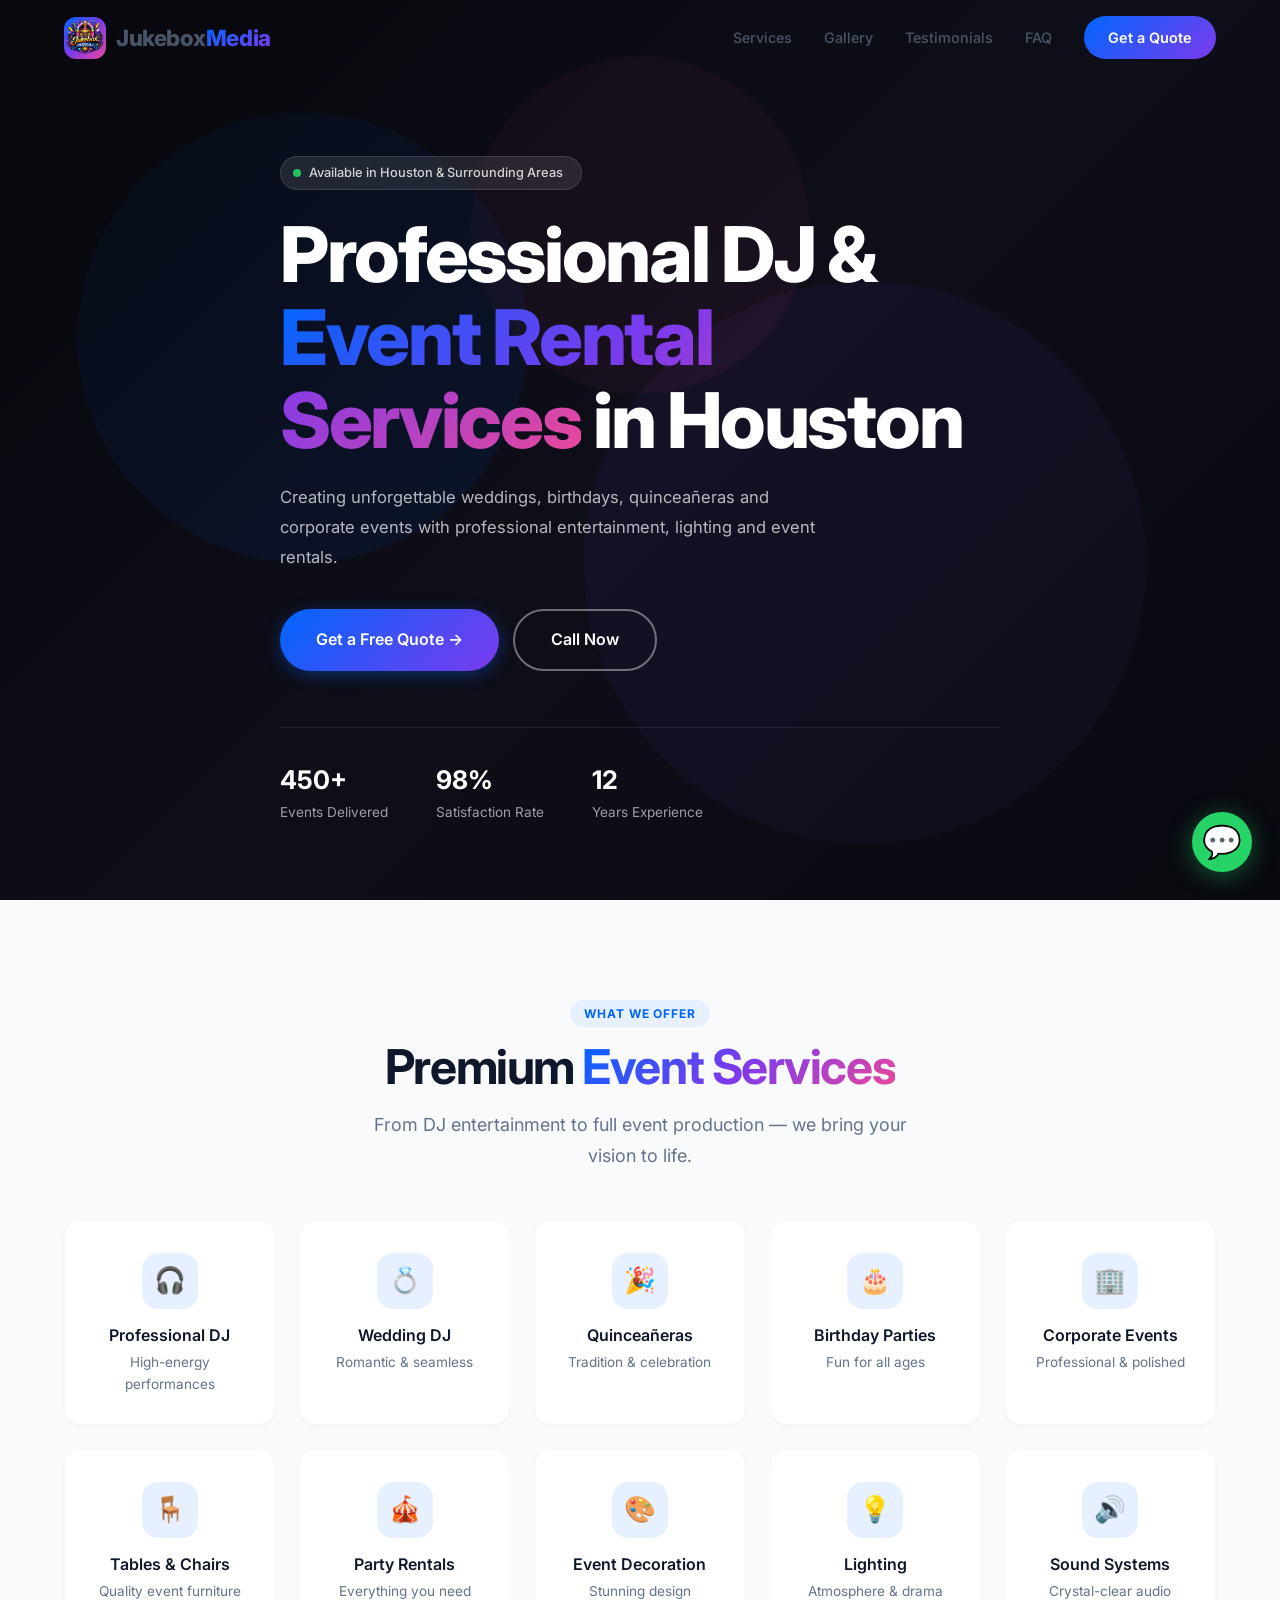
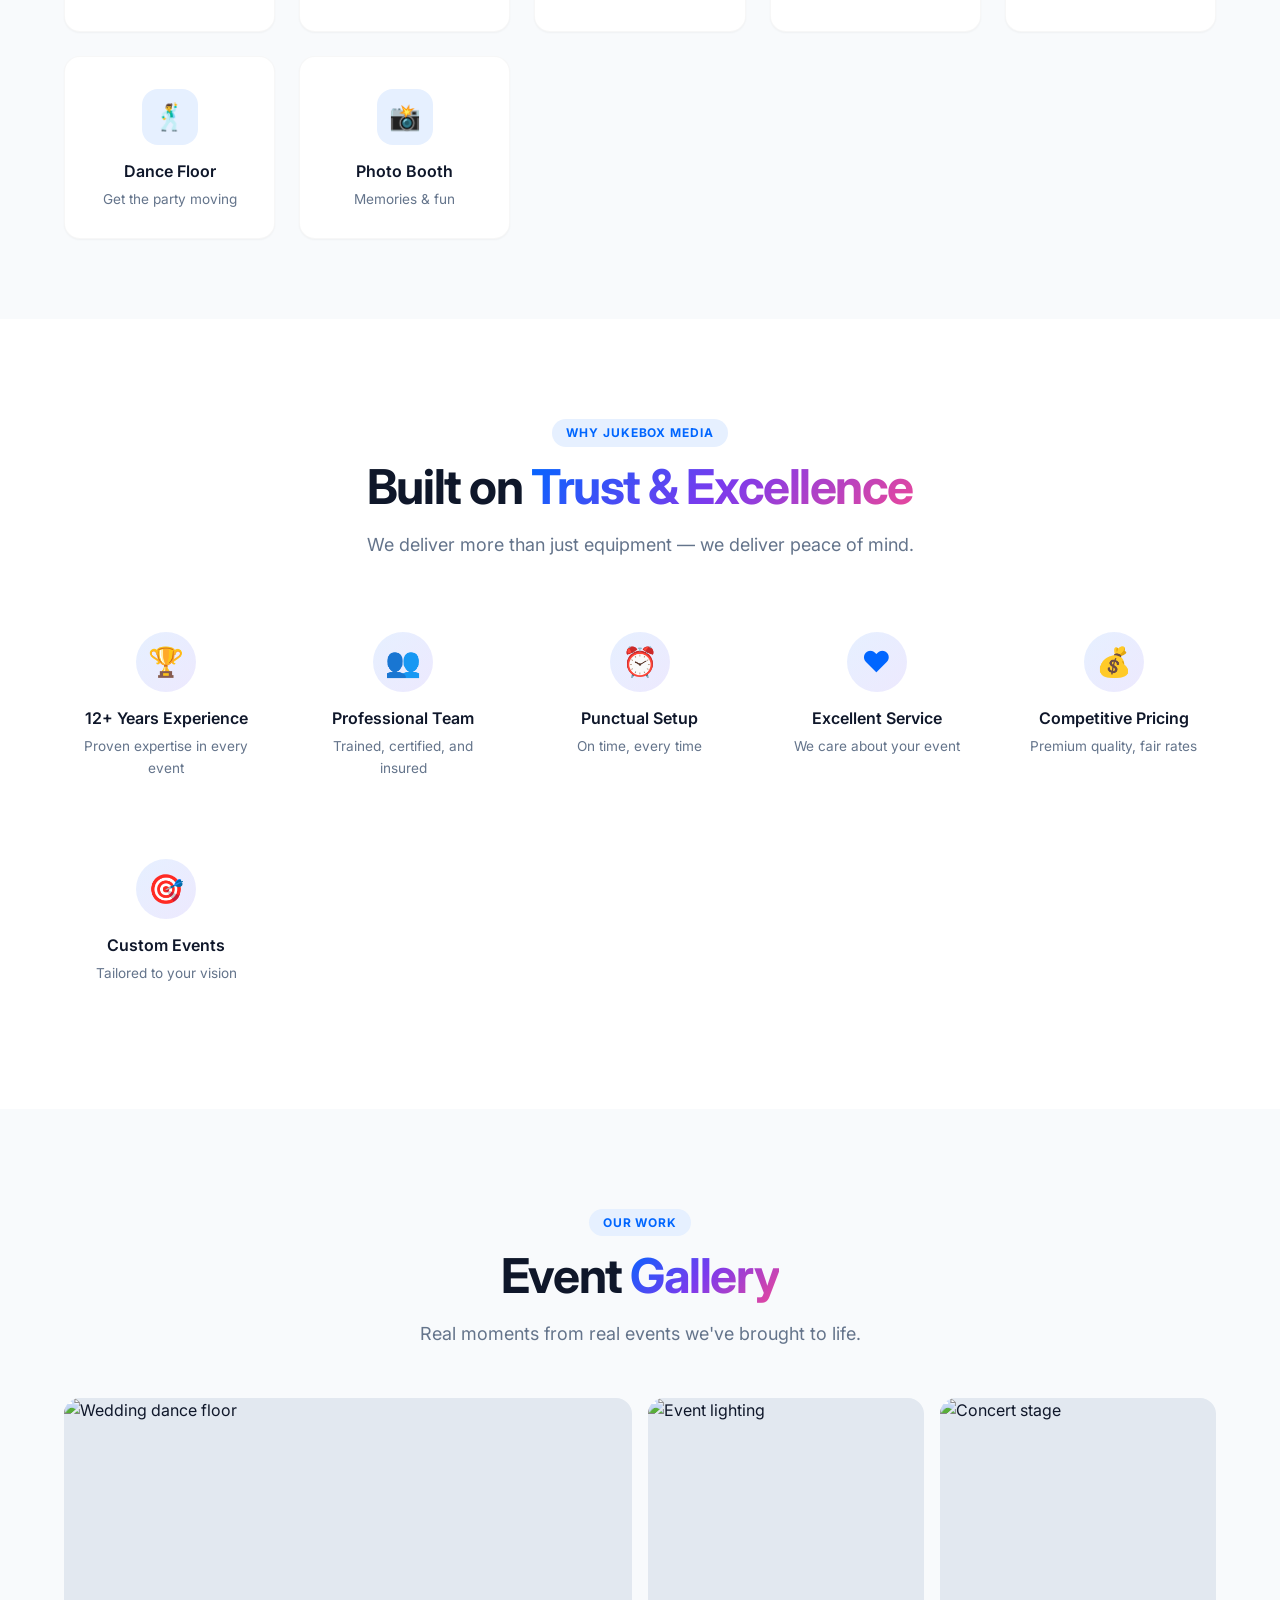
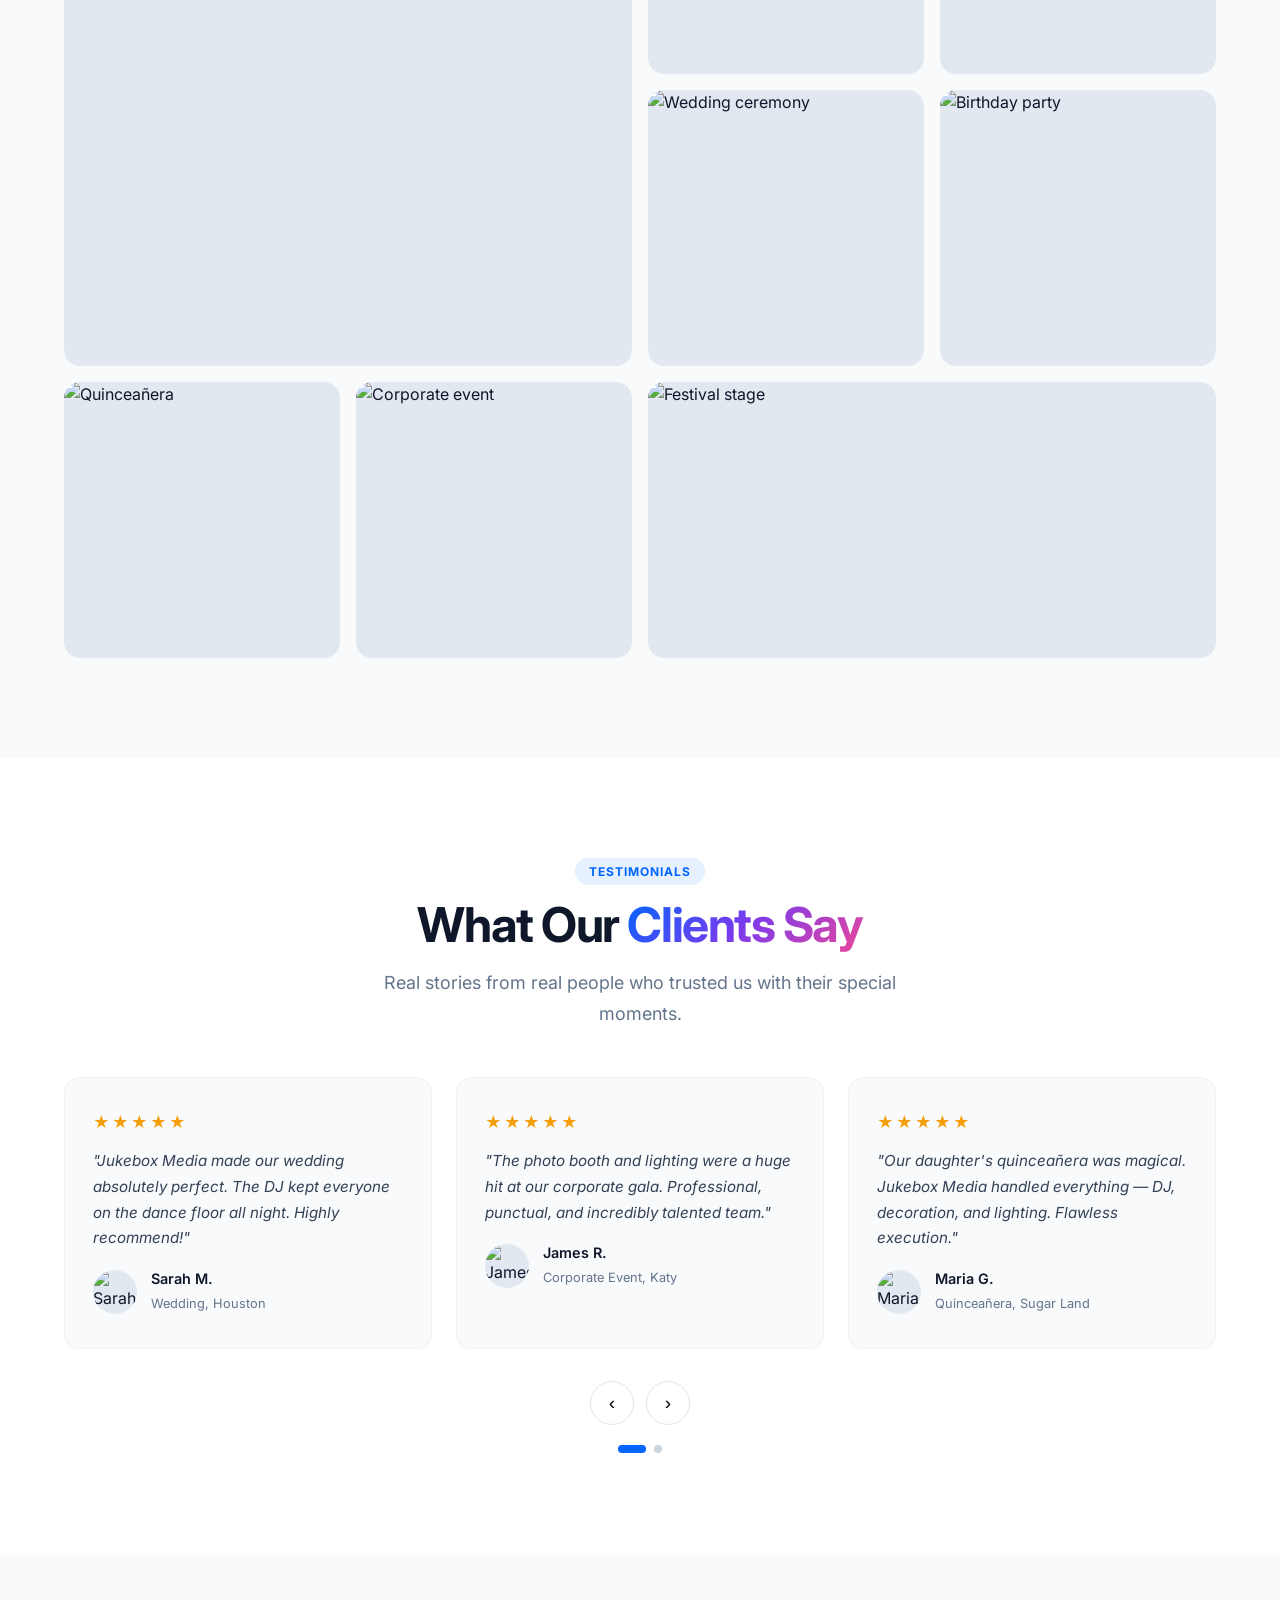
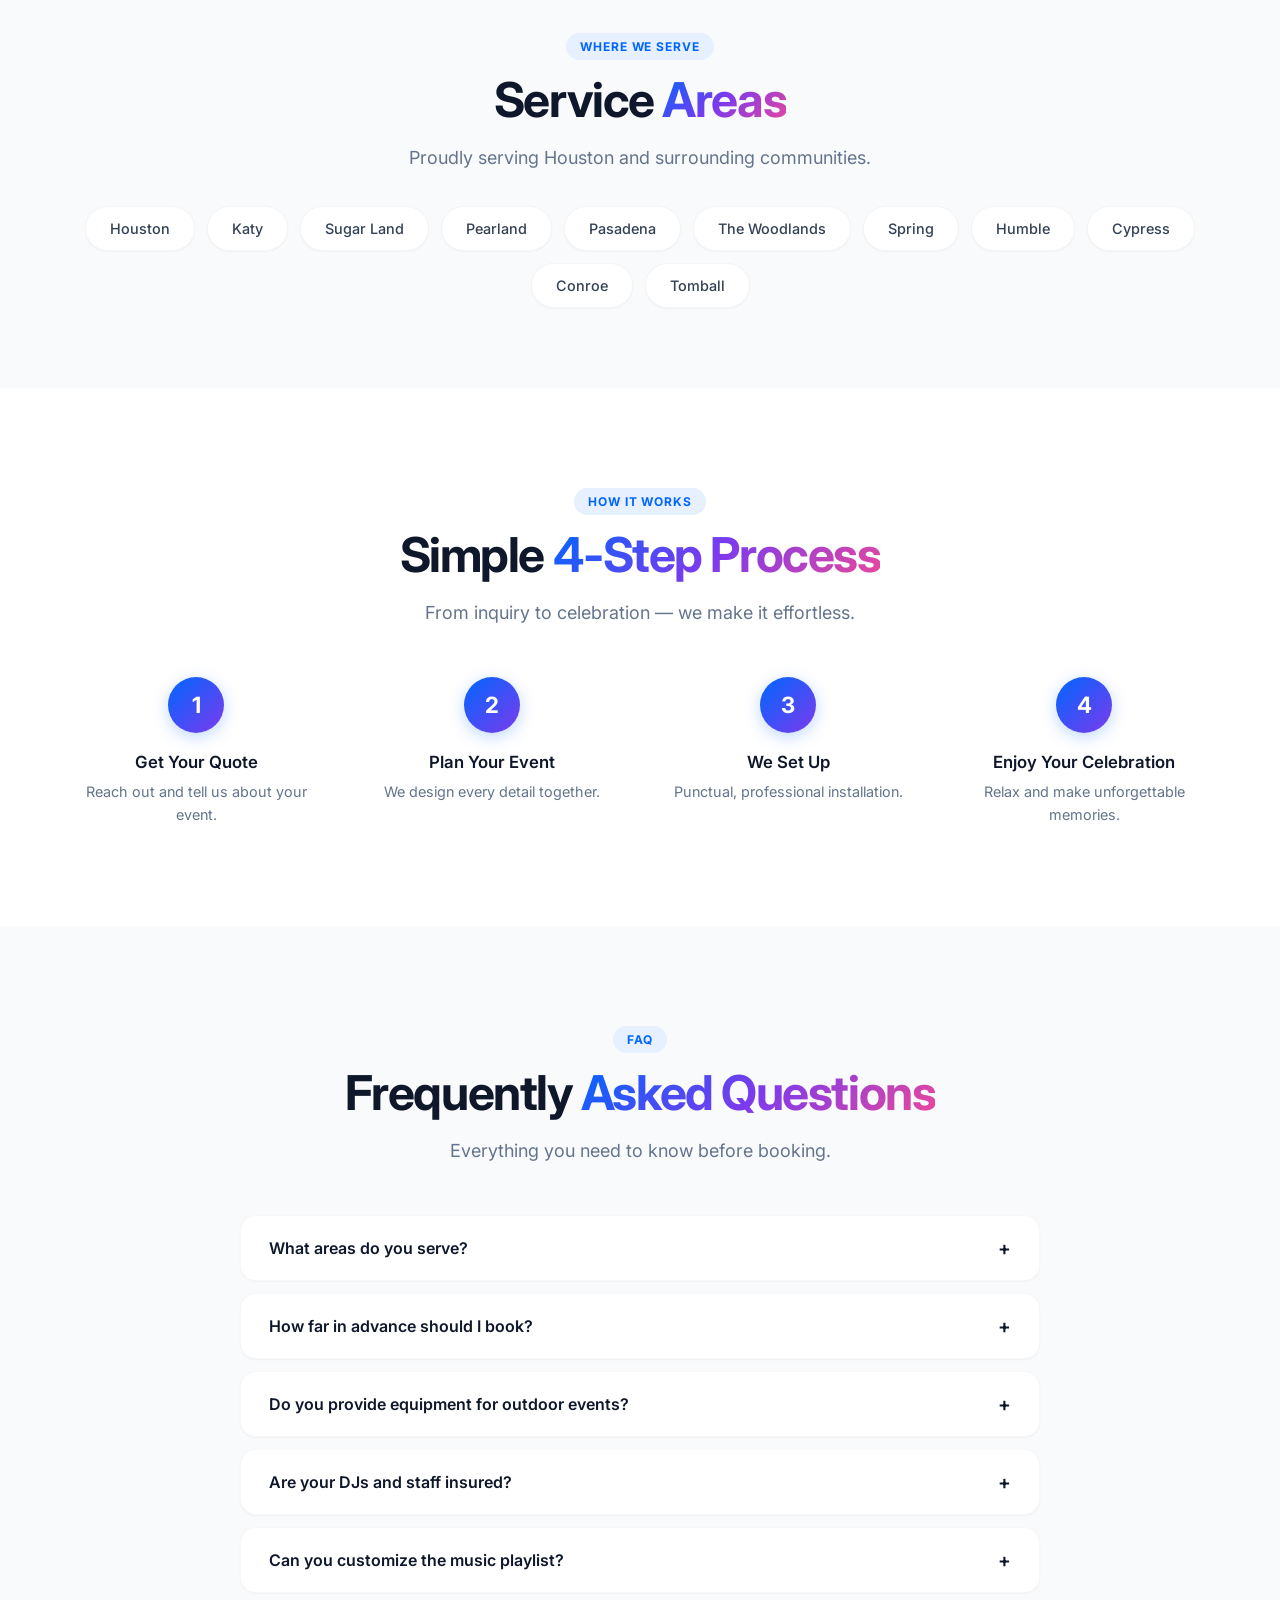
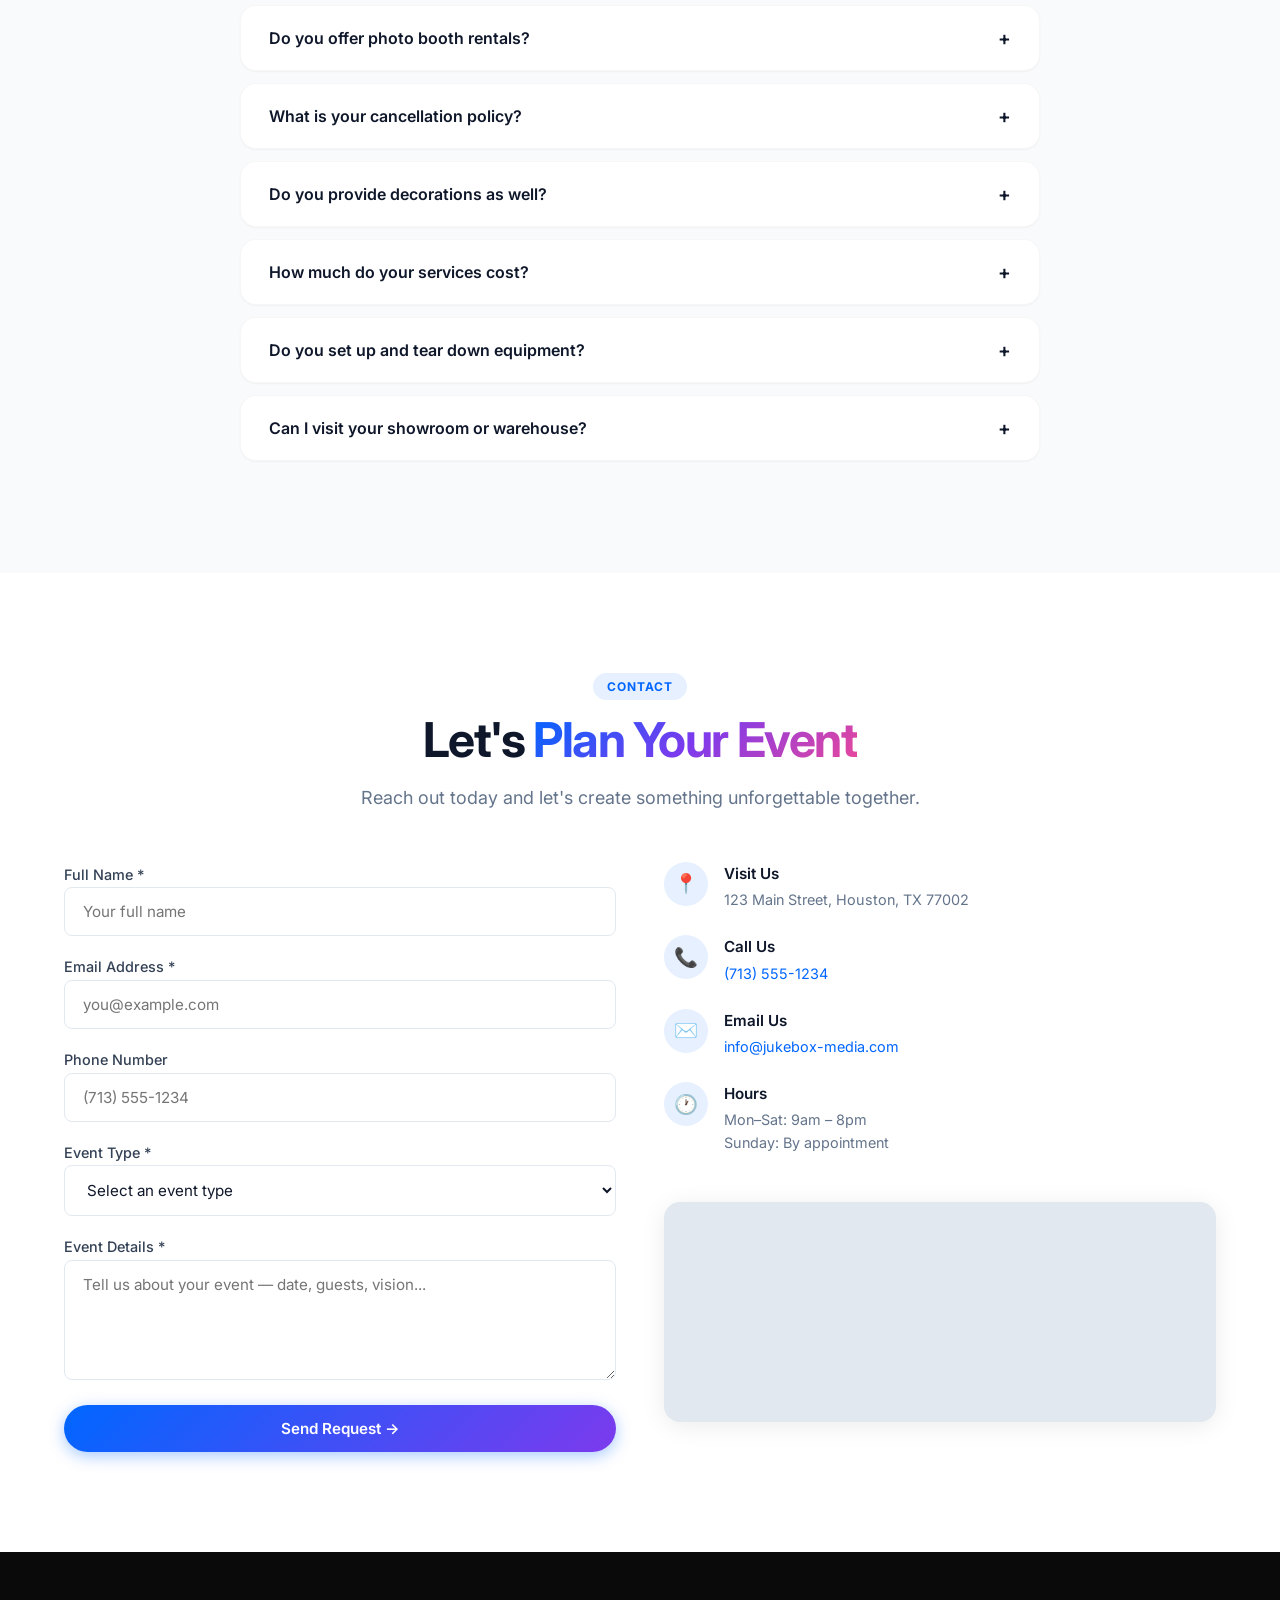
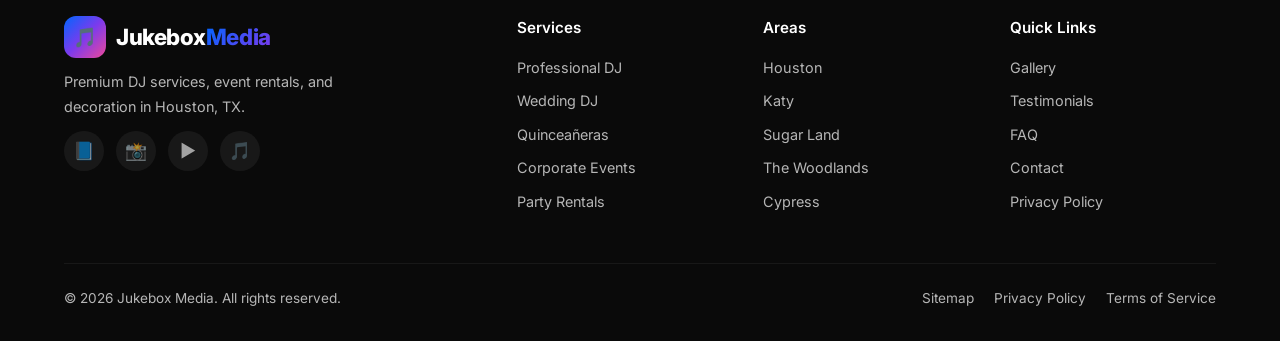
==== commit 61859b10: "Actualizacion del sitio" ====
--- a/inde.html
+++ b/inde.html
@@ -31,7 +31,7 @@
     <header class="navbar" id="navbar" role="banner" aria-label="Main navigation">
         <div class="container">
             <a href="/" class="logo" aria-label="Jukebox Media Home">
-                <span class="logo-icon">🎵</span>
+                <img class="logo-icon" src="./img/jukebox_logo.png" alt="Jukebox Media Logo" />
                 <span class="logo-text">Jukebox<span>Media</span></span>
             </a>
             <nav class="nav-links" id="navLinks" role="navigation" aria-label="Primary navigation">
--- a/style.css
+++ b/style.css
@@ -242,7 +242,7 @@
 }
 
 .logo-text {
-    color: var(--gray-900);
+    color: var(--gray-600);
 }
 
 .logo-text span {
